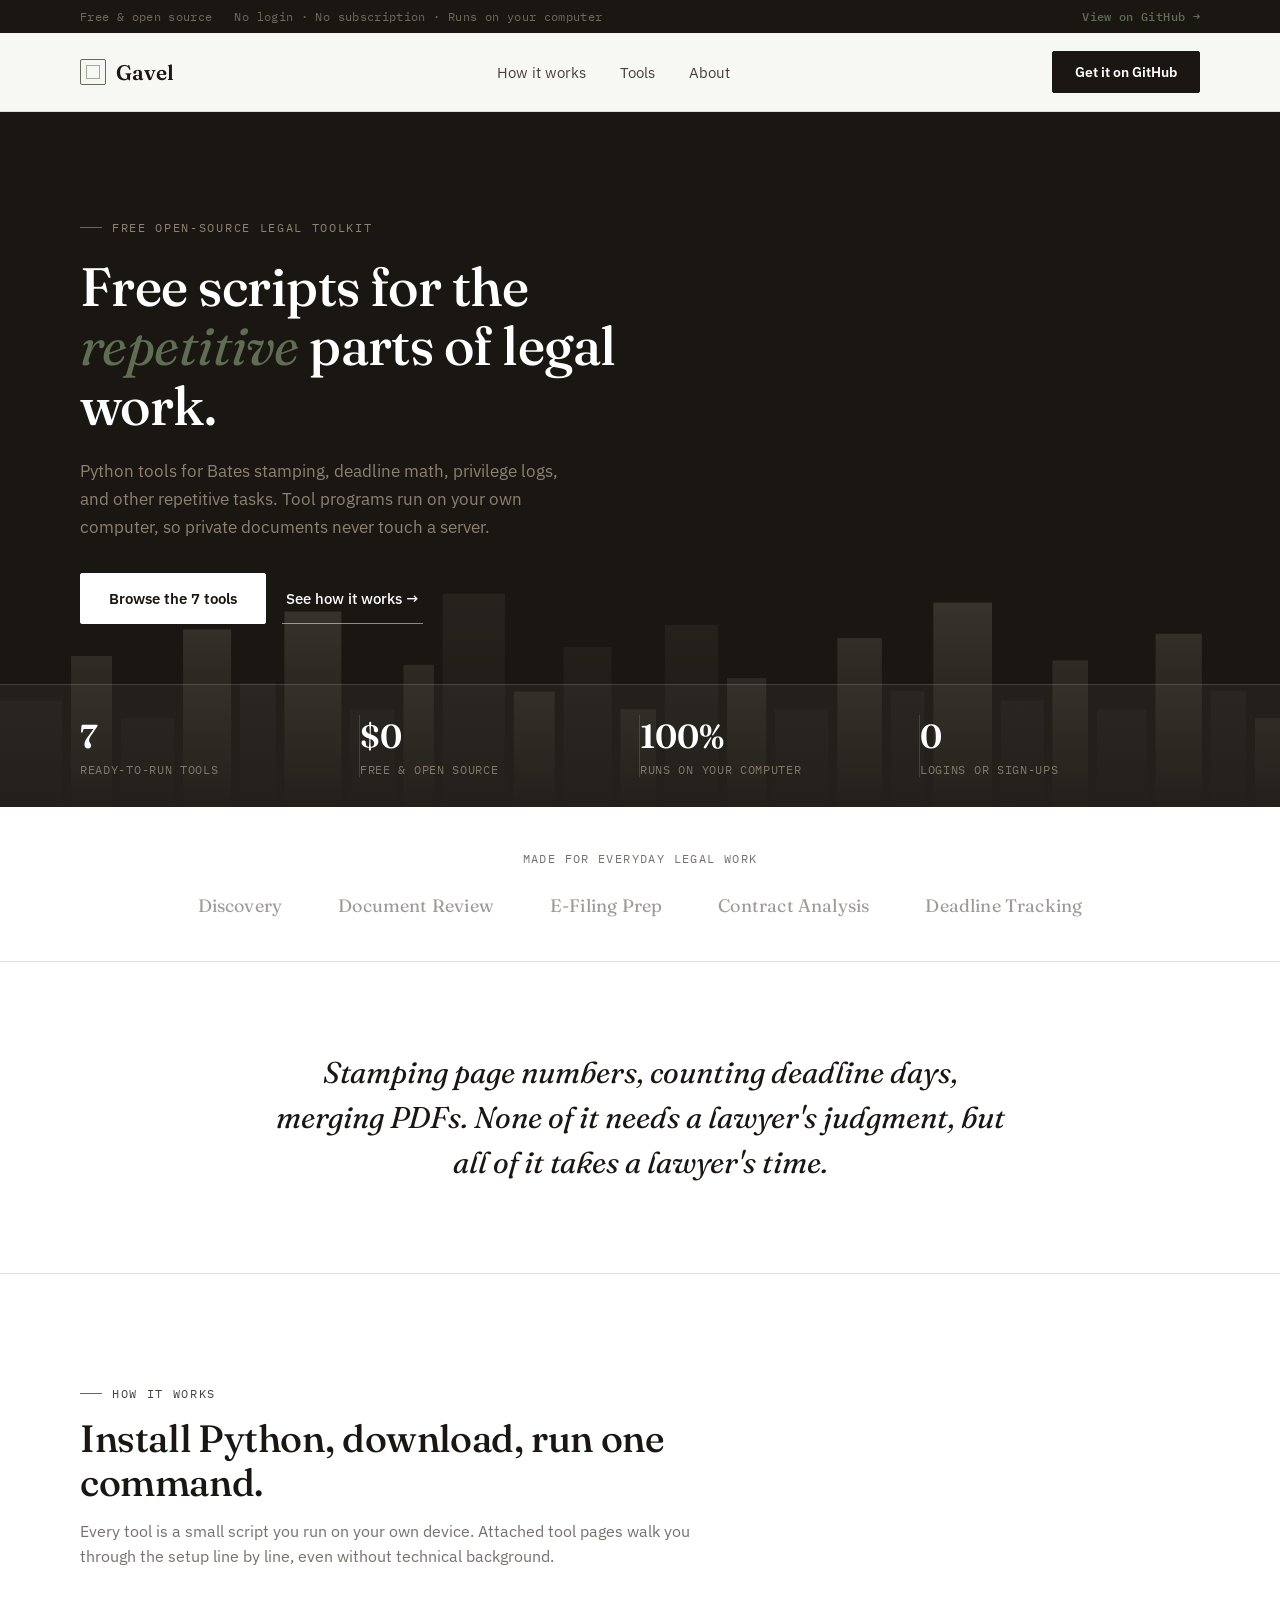
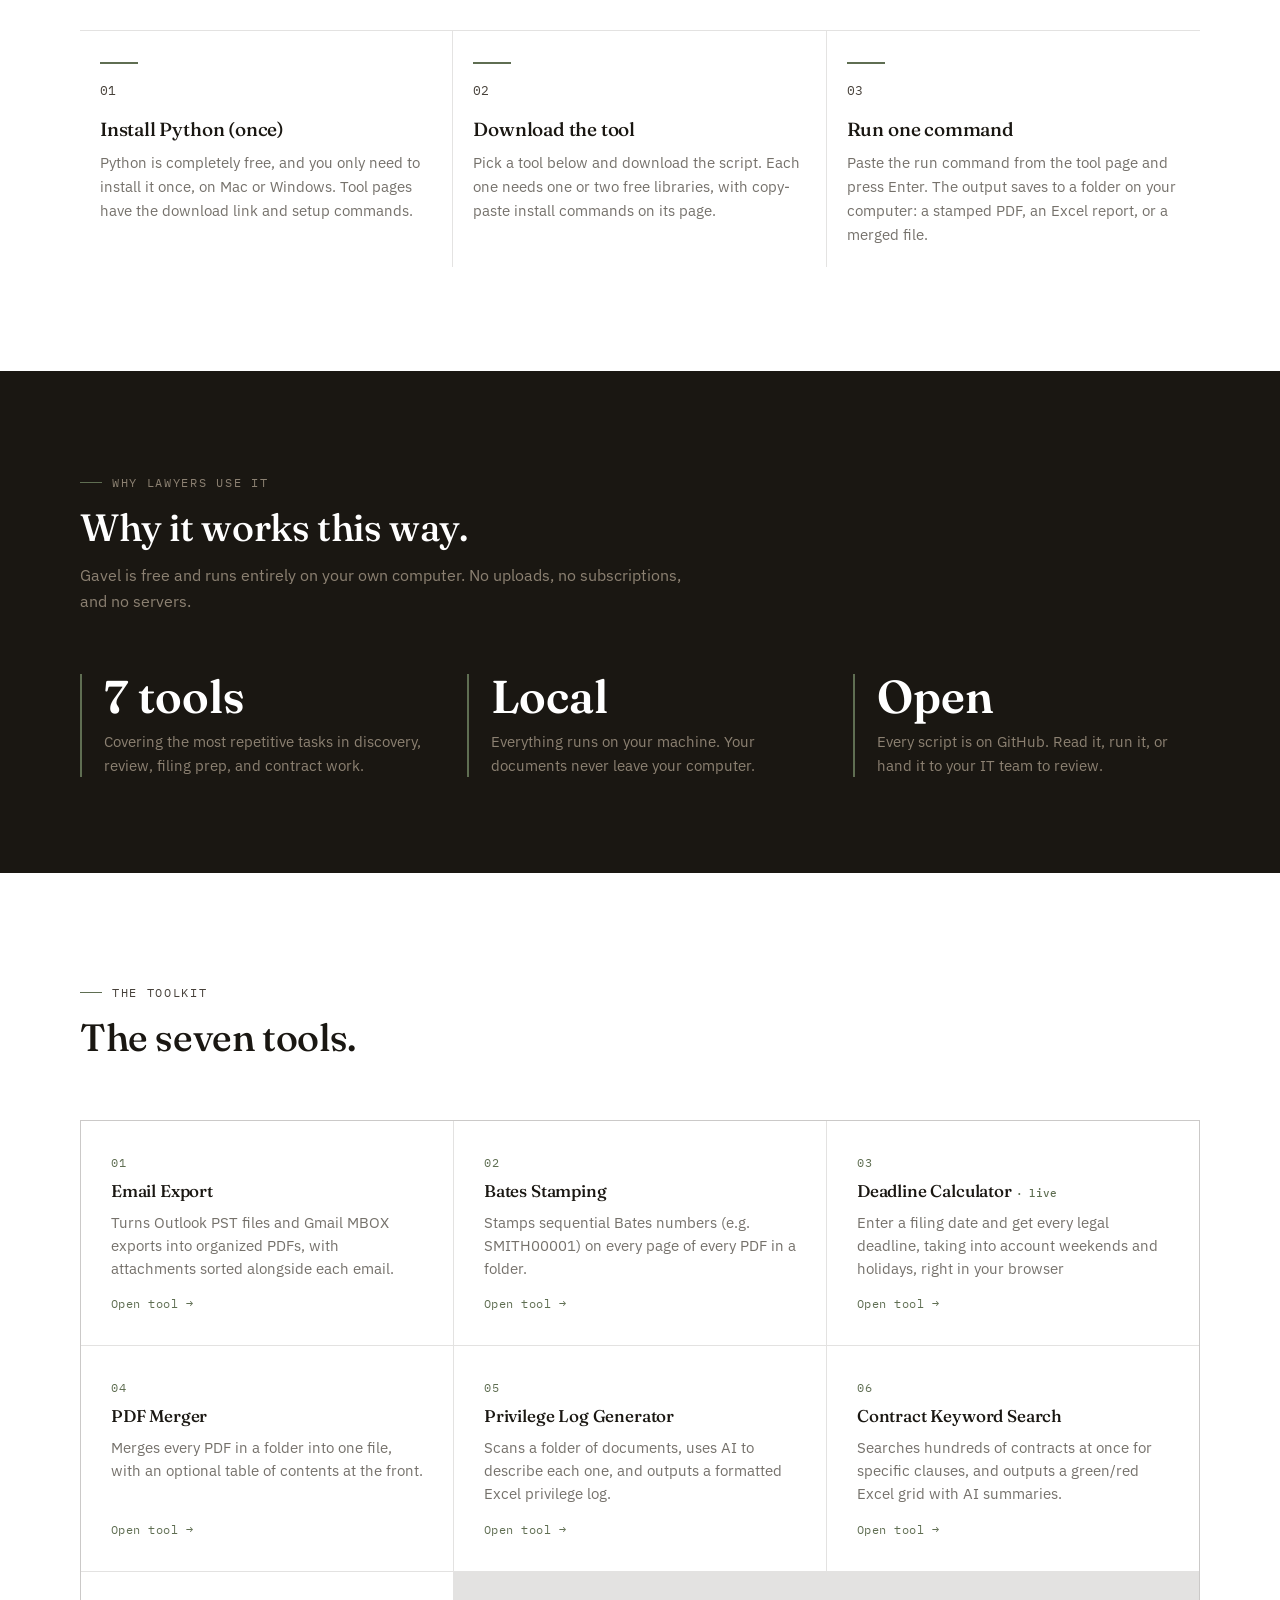
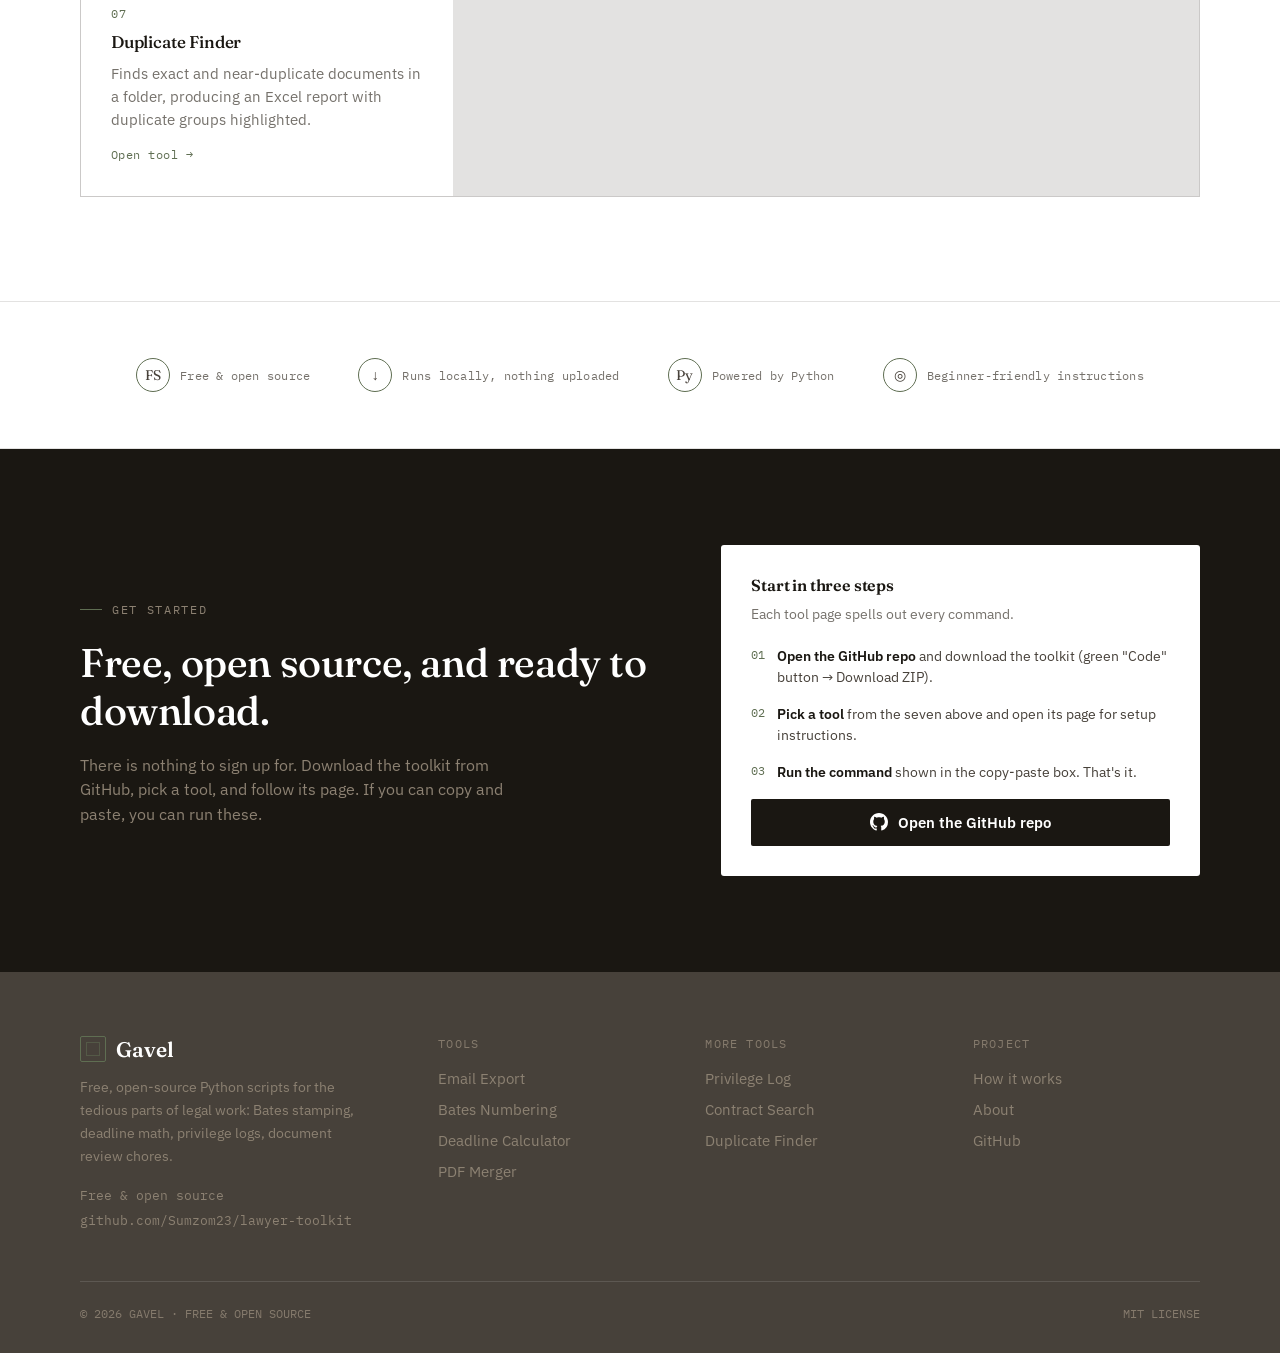
==== index.html @ fcc746b1 "cos v12" ====
<!DOCTYPE html>
<html lang="en">
<head>
<meta charset="UTF-8">
<meta name="viewport" content="width=device-width, initial-scale=1.0">
<title>Gavel — Free tools for legal busywork</title>
<link rel="preconnect" href="https://fonts.googleapis.com">
<link rel="preconnect" href="https://fonts.gstatic.com" crossorigin>
<link href="https://fonts.googleapis.com/css2?family=Fraunces:opsz,wght@9..144,300;9..144,400;9..144,500;9..144,600;9..144,700&family=Fraunces:ital,opsz,wght@1,9..144,400;1,9..144,500&family=IBM+Plex+Sans:wght@400;500;600;700&family=IBM+Plex+Mono:wght@400;500&display=swap" rel="stylesheet">
<style>
  :root{
    --ink:#1A1712;
    --ink-2:#47413A;
    --paper:#FFFFFF;
    --paper-2:#FFFFFF;
    --line:rgba(71,65,58,0.15);
    --line-dark:rgba(255,255,255,0.14);
    --brass:#47413A;
    --brass-light:#8C8172;
    --slate:#47413A;
    --slate-soft:rgba(71,65,58,0.75);
    --oxblood:#47413A;
    --white:#FFFFFF;
    --green:#5F6E52;
    --sage:#5F6E52;
  }

  *{box-sizing:border-box; margin:0; padding:0;}
  html{scroll-behavior:smooth;}
  body{
    background:var(--paper);
    color:var(--slate);
    font-family:'IBM Plex Sans', sans-serif;
    -webkit-font-smoothing:antialiased;
    overflow-x:hidden;
  }
  @media (prefers-reduced-motion: reduce){
    *{animation-duration:0.01ms !important; animation-iteration-count:1 !important; transition-duration:0.01ms !important;}
  }

  h1,h2,h3{
    font-family:'Fraunces', serif;
    font-weight:500;
    color:var(--ink);
    letter-spacing:-0.01em;
  }
  a{color:inherit; text-decoration:none;}
  .mono{font-family:'IBM Plex Mono', monospace; letter-spacing:0.02em;}
  .wrap{max-width:1200px; margin:0 auto; padding:0 40px;}
  ul{list-style:none;}

  /* ---------- TOP UTILITY BAR ---------- */
  .topbar{
    background:var(--ink); color:rgba(140,129,114,0.9);
    font-family:'IBM Plex Mono', monospace; font-size:12px; letter-spacing:0.03em;
  }
  .topbar .wrap{
    display:flex; justify-content:space-between; align-items:center; padding:9px 40px;
  }
  .topbar .tb-left{display:flex; gap:22px;}
  .topbar .tb-left span{opacity:0.85;}
  .topbar a.tb-phone{color:var(--sage); font-weight:500;}
  @media (max-width:700px){
    .topbar .tb-left{display:none;}
    .topbar .wrap{justify-content:center;}
  }

  /* ---------- NAV ---------- */
  header{
    position:sticky; top:0; z-index:50;
    background:rgba(247,247,244,0.92);
    backdrop-filter:blur(10px);
    border-bottom:1px solid var(--line);
  }
  nav{
    display:flex; align-items:center; justify-content:space-between;
    padding:18px 40px;
    max-width:1200px; margin:0 auto;
  }
  .logo{
    display:flex; align-items:center; gap:10px;
    font-family:'Fraunces', serif; font-weight:600; font-size:21px; color:var(--ink);
  }
  .logo .mark{
    width:26px; height:26px; border:1.5px solid var(--sage); border-radius:2px;
    position:relative; flex-shrink:0;
  }
  .logo .mark::before{
    content:''; position:absolute; top:5px; left:5px; right:5px; bottom:5px;
    border:1px solid var(--sage); opacity:0.55;
  }
  .nav-links{display:flex; gap:34px; font-size:14.5px; color:var(--slate);}
  .nav-links a{position:relative; padding:4px 0; transition:color 0.2s;}
  .nav-links a:hover{color:var(--ink);}
  .nav-links a::after{
    content:''; position:absolute; left:0; right:0; bottom:0; height:1px;
    background:var(--sage); transform:scaleX(0); transform-origin:left; transition:transform 0.25s ease;
  }
  .nav-links a:hover::after{transform:scaleX(1);}
  .nav-right{display:flex; align-items:center; gap:20px;}
  .nav-phone{font-family:'IBM Plex Mono', monospace; font-size:13.5px; color:var(--ink); font-weight:500;}
  .nav-cta{
    font-size:14px; font-weight:600; color:var(--paper);
    background:var(--ink); padding:11px 22px; border-radius:2px;
    border:1px solid var(--ink); transition:background 0.2s, color 0.2s;
  }
  .nav-cta:hover{background:var(--ink-2);}
  .nav-mobile-hide{display:flex;}
  @media (max-width:900px){
    .nav-mobile-hide{display:none;}
  }

  /* ---------- HERO (skyline + proof) ---------- */
  .hero{
    position:relative;
    background:var(--ink);
    color:var(--paper);
    overflow:hidden;
    padding-bottom:0;
  }
  .hero-inner{
    position:relative; z-index:3;
    padding:100px 0 60px;
  }
  .hero-inner .wrap{
    display:grid; grid-template-columns:1.05fr 0.95fr; gap:56px; align-items:center;
  }
  @media (max-width:960px){
    .hero-inner .wrap{grid-template-columns:1fr; gap:48px;}
  }
  .eyebrow{
    display:inline-flex; align-items:center; gap:10px;
    font-family:'IBM Plex Mono', monospace; font-size:12px; letter-spacing:0.14em;
    color:var(--brass-light); text-transform:uppercase; margin-bottom:22px;
  }
  .eyebrow::before{content:''; width:22px; height:1px; background:var(--sage);}
  .eyebrow.dark{color:var(--brass);}
  .eyebrow.dark::before{background:var(--sage);}

  h1.headline{
    font-size:clamp(34px, 4.4vw, 54px);
    line-height:1.1;
    margin-bottom:22px;
    color:var(--white);
  }
  h1.headline em{font-style:italic; font-weight:400; color:var(--sage);}
  .hero-sub{
    font-size:17px; line-height:1.65; color:#8C8172;
    max-width:480px; margin-bottom:32px;
  }
  .btn-row{display:flex; gap:16px; align-items:center; flex-wrap:wrap; margin-bottom:0;}
  .btn-primary{
    background:var(--white); color:var(--ink); padding:15px 28px;
    font-size:14.5px; font-weight:600; border-radius:2px;
    border:1px solid var(--white); transition:transform 0.2s ease, background 0.2s;
    display:inline-block;
  }
  .btn-primary:hover{background:var(--sage); border-color:var(--sage); color:var(--white); transform:translateY(-1px);}
  .btn-ghost-light{
    padding:15px 4px; font-size:14.5px; font-weight:500; color:var(--white);
    border-bottom:1px solid rgba(255,255,255,0.5);
  }

  /* skyline silhouette */
  .skyline{
    position:absolute; left:0; right:0; bottom:0; z-index:1; opacity:0.9;
    pointer-events:none;
  }
  .hero::after{
    content:''; position:absolute; inset:0; z-index:2;
    background:linear-gradient(180deg, rgba(26,23,18,0.2) 0%, rgba(26,23,18,0.55) 55%, var(--ink) 100%);
  }

  /* proof stat strip */
  .stat-strip{
    position:relative; z-index:3;
    border-top:1px solid var(--line-dark);
    background:rgba(255,255,255,0.04);
  }
  .stat-strip .wrap{
    display:grid; grid-template-columns:repeat(4,1fr);
    padding:30px 40px;
  }
  .stat{
    text-align:left; padding-right:20px; border-right:1px solid var(--line-dark);
  }
  .stat:last-child{border-right:none;}
  .stat .num{
    font-family:'Fraunces', serif; font-size:clamp(24px,2.6vw,34px); color:var(--white); font-weight:600; display:block;
  }
  .stat .label{
    font-family:'IBM Plex Mono', monospace; font-size:11.5px; letter-spacing:0.06em; color:rgba(140,129,114,0.9); text-transform:uppercase; margin-top:6px; display:block;
  }
  @media (max-width:820px){
    .stat-strip .wrap{grid-template-columns:repeat(2,1fr); gap:24px 0;}
    .stat{border-right:none; padding-right:0;}
  }

  /* ---------- PRESS / TRUST BAR ---------- */
  .press{
    padding:44px 0; border-bottom:1px solid var(--line); background:var(--paper);
  }
  .press .label{
    text-align:center; font-family:'IBM Plex Mono', monospace; font-size:11.5px; letter-spacing:0.12em;
    color:var(--slate-soft); text-transform:uppercase; margin-bottom:28px;
  }
  .press-row{
    display:flex; justify-content:center; align-items:center; flex-wrap:wrap; gap:44px 56px;
  }
  .press-name{
    font-family:'Fraunces', serif; font-size:18px; color:var(--slate-soft); opacity:0.7; letter-spacing:0.01em;
  }

  /* ---------- PROBLEM / LEDE ---------- */
  .problem{
    padding:88px 0; background:var(--paper-2); border-bottom:1px solid var(--line);
  }
  .problem .wrap{max-width:820px; text-align:center;}
  .problem p.lede{
    font-family:'Fraunces', serif; font-style:italic; font-weight:400;
    font-size:clamp(21px, 2.4vw, 30px); line-height:1.5; color:var(--ink);
  }
  .problem .attribution{
    margin-top:24px; font-family:'IBM Plex Mono', monospace; font-size:12px; color:var(--slate-soft); text-transform:uppercase; letter-spacing:0.08em;
  }

  /* ---------- HOW IT WORKS ---------- */
  .how{padding:104px 0;}
  .section-head{max-width:620px; margin-bottom:60px;}
  .section-head.center{margin-left:auto; margin-right:auto; text-align:center;}
  .section-head .eyebrow{margin-bottom:16px;}
  .section-head h2{font-size:clamp(28px,3vw,38px); line-height:1.15;}
  .section-head p{color:var(--slate-soft); font-size:16px; margin-top:14px; line-height:1.6;}

  .steps{
    display:grid; grid-template-columns:repeat(3, 1fr); gap:10;
    border-top:1px solid var(--line);
  }
  .step{padding:32px 12px 20px 20px; border-right:1px solid var(--line); position:relative;}
  .step:last-child{border-right:none;}
  .step .num{
    font-family:'IBM Plex Mono', monospace; font-size:13px; color:var(--brass);
    display:block; margin-bottom:18px; margin-top:-1px; padding-top:18px; border-top:2px solid var(--sage); width:38px;
  }
  .step h3{font-size:19px; margin-bottom:10px; font-weight:500;}
  .step p{color:var(--slate-soft); font-size:14.5px; line-height:1.65; padding-right:0;}
  @media (max-width:820px){
    .steps{grid-template-columns:1fr;}
    .step{border-right:none; border-bottom:1px solid var(--line); padding-bottom:32px;}
  }

  /* ---------- RESULTS / PROOF SECTION ---------- */
  .results{
    background:var(--ink); color:var(--paper); padding:96px 0; position:relative; overflow:hidden;
  }
  .results .wrap{position:relative; z-index:2;}
  .results .section-head h2{color:var(--white);}
  .results .section-head p{color:#8C8172;}
  .results-grid{
    display:grid; grid-template-columns:repeat(3,1fr); gap:40px; margin-top:20px;
  }
  .result-card{border-left:2px solid var(--sage); padding-left:22px;}
  .result-card .num{font-family:'Fraunces', serif; font-size:clamp(32px,4vw,46px); color:var(--white); font-weight:600; display:block; line-height:1;}
  .result-card .desc{font-size:14.5px; color:#8C8172; margin-top:10px; line-height:1.6;}
  @media (max-width:820px){
    .results-grid{grid-template-columns:1fr; gap:32px;}
  }

  /* ---------- FEATURES / TOOLS ---------- */
  .features{padding:0 0 104px;}
  .feature-grid{
    display:grid; grid-template-columns:repeat(3, 1fr); gap:1px;
    background:var(--line); border:1px solid var(--line);
  }
  .feature{background:var(--paper); padding:34px 30px; min-height:190px; display:flex; flex-direction:column; transition:background 0.18s;}
  a.feature:hover{background:#FAFAF8;}
  .feature .tick{width:9px; height:9px; background:var(--sage); margin-bottom:18px; border-radius:1px;}
  .feature .tnum{font-family:'IBM Plex Mono', monospace; font-size:11.5px; color:var(--sage); letter-spacing:0.06em; margin-bottom:10px;}
  .feature h3{font-size:17px; margin-bottom:10px; font-weight:500;}
  .feature p{font-size:14.5px; color:var(--slate-soft); line-height:1.6;}
  .feature .go{margin-top:auto; padding-top:16px; font-family:'IBM Plex Mono', monospace; font-size:12px; color:var(--sage); letter-spacing:0.04em;}
  @media (max-width:900px){.feature-grid{grid-template-columns:1fr;}}

  /* ---------- AWARDS / CREDIBILITY BADGES ---------- */
  .badges{
    padding:56px 0; border-top:1px solid var(--line); border-bottom:1px solid var(--line);
  }
  .badges-row{
    display:flex; justify-content:center; align-items:center; flex-wrap:wrap; gap:36px 48px;
  }
  .badge{
    display:flex; align-items:center; gap:10px; font-family:'IBM Plex Mono', monospace; font-size:12px;
    color:var(--slate-soft); letter-spacing:0.02em;
  }
  .badge .ring{
    width:34px; height:34px; border-radius:50%; border:1.5px solid var(--sage);
    display:flex; align-items:center; justify-content:center; font-family:'Fraunces', serif; color:var(--brass); font-size:14px; flex-shrink:0;
  }

  /* ---------- CTA / GET STARTED ---------- */
  .cta-band{
    background:var(--ink); color:var(--paper); padding:96px 0; position:relative; overflow:hidden;
  }
  .cta-band .wrap{
    position:relative; z-index:2; display:grid; grid-template-columns:1.1fr 0.9fr; gap:56px; align-items:center;
  }
  @media (max-width:900px){ .cta-band .wrap{grid-template-columns:1fr;} }
  .cta-band h2{color:var(--paper); font-size:clamp(28px,3.2vw,40px); margin-bottom:18px; line-height:1.2;}
  .cta-band p{color:#8C8172; font-size:15.5px; margin-bottom:0; line-height:1.6; max-width:440px;}
  .get-started{
    background:var(--paper); border-radius:3px; padding:30px; color:var(--slate);
  }
  .get-started h3{font-size:16px; margin-bottom:8px; color:var(--ink); font-weight:600;}
  .get-started p.gs-lede{font-size:14px; color:var(--slate-soft); line-height:1.6; margin-bottom:20px;}
  .gs-step{display:flex; gap:12px; align-items:flex-start; margin-bottom:16px;}
  .gs-step .gs-n{font-family:'IBM Plex Mono', monospace; font-size:12px; color:var(--sage); flex-shrink:0; padding-top:1px;}
  .gs-step .gs-t{font-size:14px; color:var(--slate); line-height:1.5;}
  .gs-step .gs-t b{color:var(--ink); font-weight:600;}
  .btn-github{
    margin-top:12px; width:100%; background:var(--ink); color:var(--paper); padding:14px; border:none; border-radius:2px;
    font-size:14.5px; font-weight:600; cursor:pointer; transition:background 0.2s; display:flex; align-items:center; justify-content:center; gap:10px;
  }
  .btn-github:hover{background:var(--ink-2);}
  .btn-github svg{width:18px; height:18px; fill:currentColor;}

  /* ---------- FOOTER ---------- */
  footer{background:var(--ink-2); color:#8C8172; padding:64px 0 32px;}
  .foot-grid{display:grid; grid-template-columns:1.4fr 1fr 1fr 1fr; gap:40px; margin-bottom:48px;}
  .foot-grid .logo{color:var(--paper); margin-bottom:14px;}
  .foot-grid .logo .mark{border-color:var(--sage);}
  .foot-grid .logo .mark::before{border-color:var(--sage);}
  .foot-about{font-size:14px; line-height:1.65; color:#8C8172; max-width:280px;}
  .foot-contact{margin-top:16px; font-family:'IBM Plex Mono', monospace; font-size:13px; color:#8C8172; line-height:1.9;}
  .foot-col h4{
    font-family:'IBM Plex Mono', monospace; font-size:12px; letter-spacing:0.1em; text-transform:uppercase;
    color:rgba(140,129,114,0.9); margin-bottom:18px; font-weight:400;
  }
  .foot-col a{display:block; font-size:14.5px; color:#8C8172; margin-bottom:12px; transition:color 0.2s;}
  .foot-col a:hover{color:var(--paper);}
  .foot-bottom{
    border-top:1px solid rgba(255,255,255,0.12); padding-top:24px;
    display:flex; justify-content:space-between; flex-wrap:wrap; gap:12px;
    font-size:12px; color:rgba(140,129,114,0.9); font-family:'IBM Plex Mono', monospace;
  }
  @media (max-width:820px){ .foot-grid{grid-template-columns:1fr 1fr;} }
  @media (max-width:560px){
    .wrap{padding:0 22px;}
    .foot-grid{grid-template-columns:1fr;}
  }

  /* ================= TOOL / CONTENT PAGE STYLES ================= */
  .page-hero{
    background:var(--ink); color:var(--paper); padding:64px 0 56px; position:relative; overflow:hidden;
  }
  .page-hero .wrap{position:relative; z-index:2;}
  .crumb{
    font-family:'IBM Plex Mono', monospace; font-size:12px; letter-spacing:0.05em; color:var(--sage); margin-bottom:18px;
  }
  .crumb a{color:var(--sage);}
  .crumb span{color:rgba(140,129,114,0.7);}
  .page-hero .toolnum{
    font-family:'IBM Plex Mono', monospace; font-size:12px; letter-spacing:0.12em; color:var(--brass-light); text-transform:uppercase; margin-bottom:14px;
  }
  .page-hero h1{
    font-size:clamp(30px,3.6vw,44px); line-height:1.12; color:var(--white); margin-bottom:16px; max-width:760px;
  }
  .page-hero .lede{
    font-size:17px; line-height:1.6; color:#8C8172; max-width:620px;
  }
  .page-hero .hero-btns{margin-top:28px; display:flex; gap:14px; flex-wrap:wrap;}

  /* content layout */
  .content{padding:72px 0 96px;}
  .content .wrap{display:grid; grid-template-columns:1fr 300px; gap:64px; align-items:start;}
  @media (max-width:900px){ .content .wrap{grid-template-columns:1fr; gap:40px;} }

  .doc h2{
    font-size:24px; margin:44px 0 16px; padding-top:28px; border-top:1px solid var(--line);
  }
  .doc h2:first-child{margin-top:0; padding-top:0; border-top:none;}
  .doc h3{font-size:17px; margin:26px 0 10px; font-weight:600;}
  .doc p{font-size:15.5px; line-height:1.7; color:var(--slate); margin-bottom:14px;}
  .doc p b{color:var(--ink);}
  .doc .plain{font-size:15.5px; line-height:1.7; color:var(--slate);}

  .callout{
    background:#FAFAF8; border:1px solid var(--line); border-left:2px solid var(--sage);
    padding:18px 20px; border-radius:2px; margin:18px 0; font-size:14.5px; line-height:1.65; color:var(--slate);
  }
  .callout b{color:var(--ink);}

  /* numbered instruction steps */
  ol.instructions{counter-reset:step; margin:8px 0 8px; padding:0;}
  ol.instructions li{
    list-style:none; position:relative; padding:0 0 22px 46px; counter-increment:step;
  }
  ol.instructions li::before{
    content:counter(step); position:absolute; left:0; top:-2px;
    width:30px; height:30px; border-radius:50%; border:1.5px solid var(--sage); color:var(--sage);
    display:flex; align-items:center; justify-content:center; font-family:'IBM Plex Mono', monospace; font-size:13px;
  }
  ol.instructions li::after{
    content:''; position:absolute; left:15px; top:30px; bottom:2px; width:1px; background:var(--line);
  }
  ol.instructions li:last-child::after{display:none;}
  ol.instructions li h4{font-family:'IBM Plex Sans', sans-serif; font-size:15.5px; color:var(--ink); font-weight:600; margin-bottom:5px;}
  ol.instructions li p{font-size:14.5px; line-height:1.6; color:var(--slate); margin-bottom:8px;}

  /* code / command box */
  .code{
    position:relative; background:var(--ink); border-radius:3px; padding:16px 18px; margin:12px 0 6px;
    font-family:'IBM Plex Mono', monospace; font-size:13.5px; line-height:1.7; color:#E9E4DA; overflow-x:auto;
  }
  .code .cmt{color:#8C8172;}
  .code .tab{
    display:inline-block; font-family:'IBM Plex Mono', monospace; font-size:10px; letter-spacing:0.08em; text-transform:uppercase;
    color:var(--sage); border:1px solid rgba(95,110,82,0.5); border-radius:2px; padding:2px 7px; margin-bottom:10px;
  }
  .copy-btn{
    position:absolute; top:12px; right:12px; background:rgba(255,255,255,0.08); color:#E9E4DA; border:1px solid rgba(255,255,255,0.18);
    border-radius:2px; font-family:'IBM Plex Mono', monospace; font-size:11px; padding:5px 10px; cursor:pointer; transition:background 0.15s;
  }
  .copy-btn:hover{background:rgba(255,255,255,0.16);}
  .code.has-copy{padding-top:40px;}

  /* two-column os commands */
  .os-grid{display:grid; grid-template-columns:1fr 1fr; gap:16px; margin:14px 0;}
  @media (max-width:640px){ .os-grid{grid-template-columns:1fr;} }
  .os-label{font-family:'IBM Plex Mono', monospace; font-size:11px; letter-spacing:0.08em; text-transform:uppercase; color:var(--sage); margin-bottom:6px;}

  /* errors table */
  table.errors{width:100%; border-collapse:collapse; margin:14px 0; font-size:14.5px;}
  table.errors th{
    text-align:left; font-family:'IBM Plex Mono', monospace; font-size:11px; letter-spacing:0.06em; text-transform:uppercase;
    color:var(--slate-soft); font-weight:400; padding:10px 14px; border-bottom:1px solid var(--line);
  }
  table.errors td{padding:12px 14px; border-bottom:1px solid var(--line); vertical-align:top; line-height:1.55; color:var(--slate);}
  table.errors td.err{font-family:'IBM Plex Mono', monospace; font-size:12.5px; color:var(--ink); white-space:nowrap;}
  @media (max-width:640px){ table.errors td.err{white-space:normal;} }

  /* sidebar */
  .sidebar{position:sticky; top:88px;}
  .side-card{border:1px solid var(--line); border-radius:3px; padding:24px; margin-bottom:20px;}
  .side-card h4{font-family:'IBM Plex Mono', monospace; font-size:11px; letter-spacing:0.08em; text-transform:uppercase; color:var(--slate-soft); margin-bottom:14px; font-weight:400;}
  .side-card .req{font-size:14px; line-height:1.6; color:var(--slate); margin-bottom:6px;}
  .side-card .req b{color:var(--ink);}
  .btn-download{
    width:100%; background:var(--ink); color:var(--paper); padding:14px; border-radius:2px; text-align:center;
    font-size:14.5px; font-weight:600; display:flex; align-items:center; justify-content:center; gap:10px; transition:background 0.2s;
  }
  .btn-download:hover{background:var(--sage);}
  .btn-download svg{width:17px; height:17px; fill:currentColor;}
  .side-links a{display:block; font-size:14px; color:var(--slate); padding:8px 0; border-bottom:1px solid var(--line); transition:color 0.18s;}
  .side-links a:last-child{border-bottom:none;}
  .side-links a:hover{color:var(--sage);}

  /* other-tools nav strip at bottom of tool pages */
  .more-tools{border-top:1px solid var(--line); padding:56px 0 0;}
  .more-tools h4{font-family:'IBM Plex Mono', monospace; font-size:11px; letter-spacing:0.1em; text-transform:uppercase; color:var(--slate-soft); margin-bottom:20px; font-weight:400;}
  .mt-grid{display:grid; grid-template-columns:repeat(3,1fr); gap:1px; background:var(--line); border:1px solid var(--line);}
  @media (max-width:820px){ .mt-grid{grid-template-columns:1fr;} }
  .mt-grid a{background:var(--paper); padding:20px 22px; transition:background 0.15s;}
  .mt-grid a:hover{background:#FAFAF8;}
  .mt-grid .tnum{font-family:'IBM Plex Mono', monospace; font-size:11px; color:var(--sage); margin-bottom:6px;}
  .mt-grid h3{font-size:15.5px; font-weight:500; margin-bottom:4px;}
  .mt-grid p{font-size:13px; color:var(--slate-soft); line-height:1.5;}

  /* deadline calculator tool */
  .calc-wrap{max-width:900px;}
  .calc-panel{border:1px solid var(--line); border-radius:3px; padding:28px; margin-bottom:28px; background:#FAFAF8;}
  .calc-row{display:grid; grid-template-columns:1fr 1fr; gap:20px;}
  @media (max-width:640px){ .calc-row{grid-template-columns:1fr;} }
  .calc-field label{display:block; font-family:'IBM Plex Mono', monospace; font-size:11px; letter-spacing:0.05em; text-transform:uppercase; color:var(--slate-soft); margin-bottom:7px;}
  .calc-field input, .calc-field select{
    width:100%; border:1px solid var(--line); border-radius:2px; padding:12px; font-family:'IBM Plex Sans', sans-serif; font-size:15px; background:var(--white); color:var(--ink);
  }
  .calc-field input:focus, .calc-field select:focus{outline:2px solid var(--sage); outline-offset:1px; border-color:var(--sage);}
  .calc-actions{margin-top:22px; display:flex; gap:14px; flex-wrap:wrap; align-items:center;}
  .btn-calc{background:var(--ink); color:var(--paper); border:none; border-radius:2px; padding:13px 26px; font-size:14.5px; font-weight:600; cursor:pointer; transition:background 0.2s;}
  .btn-calc:hover{background:var(--sage);}
  .btn-calc.secondary{background:transparent; color:var(--ink); border:1px solid var(--line);}
  .btn-calc.secondary:hover{background:var(--white); border-color:var(--sage); color:var(--sage);}
  .rules-note{font-size:13px; color:var(--slate-soft); margin-top:14px; line-height:1.5;}
  .results-table{width:100%; border-collapse:collapse; margin-top:8px; font-size:14.5px;}
  .results-table th{text-align:left; font-family:'IBM Plex Mono', monospace; font-size:11px; letter-spacing:0.06em; text-transform:uppercase; color:var(--slate-soft); font-weight:400; padding:12px 14px; border-bottom:1px solid var(--line);}
  .results-table td{padding:13px 14px; border-bottom:1px solid var(--line); color:var(--slate); line-height:1.5;}
  .results-table td.date{font-family:'IBM Plex Mono', monospace; font-size:13.5px; color:var(--ink); white-space:nowrap;}
  .results-table tr.weekend-adj td.date{color:var(--sage);}
  .results-table .adjnote{font-family:'IBM Plex Mono', monospace; font-size:11px; color:var(--sage); display:block; margin-top:3px;}
  .empty-state{text-align:center; padding:48px 20px; color:var(--slate-soft); font-size:15px;}
  #resultsCard{display:none;}

</style>
</head>
<body>

<div class="topbar">
  <div class="wrap">
    <div class="tb-left">
      <span>Free &amp; open source</span>
      <span>No login · No subscription · Runs on your computer</span>
    </div>
    <a href="https://github.com/Sumzom23/lawyer-toolkit" class="tb-phone">View on GitHub →</a>
  </div>
</div>

<header>
  <nav>
    <div class="logo"><span class="mark"></span>Gavel</div>
    <div class="nav-links nav-mobile-hide">
      <a href="#how">How it works</a>
      <a href="#tools">Tools</a>
      <a href="about.html">About</a>
    </div>
    <div class="nav-right">
      <a href="https://github.com/Sumzom23/lawyer-toolkit" class="nav-cta">Get it on GitHub</a>
    </div>
  </nav>
</header>

<section class="hero">
  <svg class="skyline" viewBox="0 0 1440 260" preserveAspectRatio="none" xmlns="http://www.w3.org/2000/svg" aria-hidden="true">
    <rect x="0" y="140" width="70" height="120" fill="#47413A"/>
    <rect x="80" y="90" width="46" height="170" fill="#8C8172"/>
    <rect x="136" y="160" width="60" height="100" fill="#47413A"/>
    <rect x="206" y="60" width="54" height="200" fill="#8C8172"/>
    <rect x="270" y="120" width="40" height="140" fill="#47413A"/>
    <rect x="320" y="40" width="64" height="220" fill="#8C8172"/>
    <rect x="394" y="150" width="50" height="110" fill="#47413A"/>
    <rect x="454" y="100" width="34" height="160" fill="#8C8172"/>
    <rect x="498" y="20" width="70" height="240" fill="#47413A"/>
    <rect x="578" y="130" width="46" height="130" fill="#8C8172"/>
    <rect x="634" y="80" width="54" height="180" fill="#47413A"/>
    <rect x="698" y="150" width="40" height="110" fill="#8C8172"/>
    <rect x="748" y="55" width="60" height="205" fill="#47413A"/>
    <rect x="818" y="115" width="44" height="145" fill="#8C8172"/>
    <rect x="872" y="150" width="60" height="110" fill="#47413A"/>
    <rect x="942" y="70" width="50" height="190" fill="#8C8172"/>
    <rect x="1002" y="130" width="38" height="130" fill="#47413A"/>
    <rect x="1050" y="30" width="66" height="230" fill="#8C8172"/>
    <rect x="1126" y="140" width="48" height="120" fill="#47413A"/>
    <rect x="1184" y="95" width="40" height="165" fill="#8C8172"/>
    <rect x="1234" y="150" width="56" height="110" fill="#47413A"/>
    <rect x="1300" y="65" width="52" height="195" fill="#8C8172"/>
    <rect x="1362" y="130" width="40" height="130" fill="#47413A"/>
    <rect x="1412" y="160" width="28" height="100" fill="#8C8172"/>
  </svg>

  <div class="hero-inner">
    <div class="wrap">
      <div>
        <div class="eyebrow">Free open-source legal toolkit</div>
        <h1 class="headline">Free scripts for the <em>repetitive</em> parts of legal work.</h1>
        <p class="hero-sub">Python tools for Bates stamping, deadline math, privilege logs, and other repetitive tasks. Tool programs run on your own computer, so private documents never touch a server.</p>
        <div class="btn-row">
          <a href="#tools" class="btn-primary">Browse the 7 tools</a>
          <a href="#how" class="btn-ghost-light">See how it works →</a>
        </div>
      </div>
      <div></div>
    </div>
  </div>

  <div class="stat-strip">
    <div class="wrap">
      <div class="stat"><span class="num">7</span><span class="label">Ready-to-run tools</span></div>
      <div class="stat"><span class="num">$0</span><span class="label">Free &amp; open source</span></div>
      <div class="stat"><span class="num">100%</span><span class="label">Runs on your computer</span></div>
      <div class="stat"><span class="num">0</span><span class="label">Logins or sign-ups</span></div>
    </div>
  </div>
</section>

<section class="press">
  <div class="wrap">
    <div class="label">Made for everyday legal work</div>
    <div class="press-row">
      <div class="press-name">Discovery</div>
      <div class="press-name">Document Review</div>
      <div class="press-name">E-Filing Prep</div>
      <div class="press-name">Contract Analysis</div>
      <div class="press-name">Deadline Tracking</div>
    </div>
  </div>
</section>

<section class="problem">
  <div class="wrap">
    <p class="lede">Stamping page numbers, counting deadline days, merging PDFs. None of it needs a lawyer's judgment, but all of it takes a lawyer's time.</p>
  </div>
</section>

<section class="how" id="how">
  <div class="wrap">
    <div class="section-head">
      <div class="eyebrow dark">How it works</div>
      <h2>Install Python, download, run one command.</h2>
      <p>Every tool is a small script you run on your own device. Attached tool pages walk you through the setup line by line, even without technical background.</p>
    </div>
    <div class="steps">
      <div class="step">
        <span class="num">01</span>
        <h3>Install Python (once)</h3>
        <p>Python is completely free, and you only need to install it once, on Mac or Windows. Tool pages have the download link and setup commands.</p>
      </div>
      <div class="step">
        <span class="num">02</span>
        <h3>Download the tool</h3>
        <p>Pick a tool below and download the script. Each one needs one or two free libraries, with copy-paste install commands on its page.</p>
      </div>
      <div class="step">
        <span class="num">03</span>
        <h3>Run one command</h3>
        <p>Paste the run command from the tool page and press Enter. The output saves to a folder on your computer: a stamped PDF, an Excel report, or a merged file.</p>
      </div>
    </div>
  </div>
</section>

<section class="results" id="results">
  <div class="wrap">
    <div class="section-head">
      <div class="eyebrow">Why lawyers use it</div>
      <h2>Why it works this way.</h2>
      <p>Gavel is free and runs entirely on your own computer. No uploads, no subscriptions, and no servers.</p>
    </div>
    <div class="results-grid">
      <div class="result-card">
        <span class="num">7 tools</span>
        <div class="desc">Covering the most repetitive tasks in discovery, review, filing prep, and contract work.</div>
      </div>
      <div class="result-card">
        <span class="num">Local</span>
        <div class="desc">Everything runs on your machine. Your documents never leave your computer.</div>
      </div>
      <div class="result-card">
        <span class="num">Open</span>
        <div class="desc">Every script is on GitHub. Read it, run it, or hand it to your IT team to review.</div>
      </div>
    </div>
  </div>
</section>

<section class="features" id="tools">
  <div class="wrap">
    <div class="section-head" style="margin-top:104px;">
      <div class="eyebrow dark">The toolkit</div>
      <h2>The seven tools.</h2>
    </div>
    <div class="feature-grid">
      <a class="feature" href="tools/email-export.html">
        <div class="tnum">01</div>
        <h3>Email Export</h3>
        <p>Turns Outlook PST files and Gmail MBOX exports into organized PDFs, with attachments sorted alongside each email.</p>
        <div class="go">Open tool →</div>
      </a>
      <a class="feature" href="tools/bates-numbering.html">
        <div class="tnum">02</div>
        <h3>Bates Stamping</h3>
        <p>Stamps sequential Bates numbers (e.g. SMITH00001) on every page of every PDF in a folder.</p>
        <div class="go">Open tool →</div>
      </a>
      <a class="feature" href="tools/deadline-calculator.html">
        <div class="tnum">03</div>
        <h3>Deadline Calculator <span style="color:var(--sage); font-family:'IBM Plex Mono',monospace; font-size:11px;">· live</span></h3>
        <p>Enter a filing date and get every legal deadline, taking into account weekends and holidays, right in your browser</p>
        <div class="go">Open tool →</div>
      </a>
      <a class="feature" href="tools/pdf-merger.html">
        <div class="tnum">04</div>
        <h3>PDF Merger</h3>
        <p>Merges every PDF in a folder into one file, with an optional table of contents at the front.</p>
        <div class="go">Open tool →</div>
      </a>
      <a class="feature" href="tools/privilege-log.html">
        <div class="tnum">05</div>
        <h3>Privilege Log Generator</h3>
        <p>Scans a folder of documents, uses AI to describe each one, and outputs a formatted Excel privilege log.</p>
        <div class="go">Open tool →</div>
      </a>
      <a class="feature" href="tools/contract-search.html">
        <div class="tnum">06</div>
        <h3>Contract Keyword Search</h3>
        <p>Searches hundreds of contracts at once for specific clauses, and outputs a green/red Excel grid with AI summaries.</p>
        <div class="go">Open tool →</div>
      </a>
      <a class="feature" href="tools/duplicate-finder.html">
        <div class="tnum">07</div>
        <h3>Duplicate Finder</h3>
        <p>Finds exact and near-duplicate documents in a folder, producing an Excel report with duplicate groups highlighted.</p>
        <div class="go">Open tool →</div>
      </a>
    </div>
  </div>
</section>

<section class="badges">
  <div class="wrap">
    <div class="badges-row">
      <div class="badge"><span class="ring">FS</span> Free &amp; open source</div>
      <div class="badge"><span class="ring">↓</span> Runs locally, nothing uploaded</div>
      <div class="badge"><span class="ring">Py</span> Powered by Python</div>
      <div class="badge"><span class="ring">◎</span> Beginner-friendly instructions</div>
    </div>
  </div>
</section>



<section class="cta-band" id="get-started">
  <div class="wrap">
    <div>
      <div class="eyebrow">Get started</div>
      <h2>Free, open source, and ready to download.</h2>
      <p>There is nothing to sign up for. Download the toolkit from GitHub, pick a tool, and follow its page. If you can copy and paste, you can run these.</p>
    </div>
    <div class="get-started">
      <h3>Start in three steps</h3>
      <p class="gs-lede">Each tool page spells out every command.</p>
      <div class="gs-step"><span class="gs-n">01</span><span class="gs-t"><b>Open the GitHub repo</b> and download the toolkit (green "Code" button → Download ZIP).</span></div>
      <div class="gs-step"><span class="gs-n">02</span><span class="gs-t"><b>Pick a tool</b> from the seven above and open its page for setup instructions.</span></div>
      <div class="gs-step"><span class="gs-n">03</span><span class="gs-t"><b>Run the command</b> shown in the copy-paste box. That's it.</span></div>
      <a href="https://github.com/Sumzom23/lawyer-toolkit" class="btn-github">
        <svg viewBox="0 0 16 16" aria-hidden="true"><path d="M8 0C3.58 0 0 3.58 0 8c0 3.54 2.29 6.53 5.47 7.59.4.07.55-.17.55-.38 0-.19-.01-.82-.01-1.49-2.01.37-2.53-.49-2.69-.94-.09-.23-.48-.94-.82-1.13-.28-.15-.68-.52-.01-.53.63-.01 1.08.58 1.23.82.72 1.21 1.87.87 2.33.66.07-.52.28-.87.51-1.07-1.78-.2-3.64-.89-3.64-3.95 0-.87.31-1.59.82-2.15-.08-.2-.36-1.02.08-2.12 0 0 .67-.21 2.2.82.64-.18 1.32-.27 2-.27.68 0 1.36.09 2 .27 1.53-1.04 2.2-.82 2.2-.82.44 1.1.16 1.92.08 2.12.51.56.82 1.27.82 2.15 0 3.07-1.87 3.75-3.65 3.95.29.25.54.73.54 1.48 0 1.07-.01 1.93-.01 2.2 0 .21.15.46.55.38A8.01 8.01 0 0016 8c0-4.42-3.58-8-8-8z"/></svg>
        Open the GitHub repo
      </a>
    </div>
  </div>
</section>

<footer>
  <div class="wrap">
    <div class="foot-grid">
      <div>
        <div class="logo"><span class="mark"></span>Gavel</div>
        <p class="foot-about">Free, open-source Python scripts for the tedious parts of legal work: Bates stamping, deadline math, privilege logs, document review chores.</p>
        <div class="foot-contact">
          Free &amp; open source<br>
          github.com/Sumzom23/lawyer-toolkit
        </div>
      </div>
      <div class="foot-col">
        <h4>Tools</h4>
        <a href="tools/email-export.html">Email Export</a>
        <a href="tools/bates-numbering.html">Bates Numbering</a>
        <a href="tools/deadline-calculator.html">Deadline Calculator</a>
        <a href="tools/pdf-merger.html">PDF Merger</a>
      </div>
      <div class="foot-col">
        <h4>More tools</h4>
        <a href="tools/privilege-log.html">Privilege Log</a>
        <a href="tools/contract-search.html">Contract Search</a>
        <a href="tools/duplicate-finder.html">Duplicate Finder</a>
      </div>
      <div class="foot-col">
        <h4>Project</h4>
        <a href="#how">How it works</a>
        <a href="about.html">About</a>
        <a href="https://github.com/Sumzom23/lawyer-toolkit">GitHub</a>
      </div>
    </div>
    <div class="foot-bottom">
      <span>© 2026 GAVEL · FREE &amp; OPEN SOURCE</span>
      <span>MIT LICENSE</span>
    </div>
  </div>
</footer>

</body>
</html>
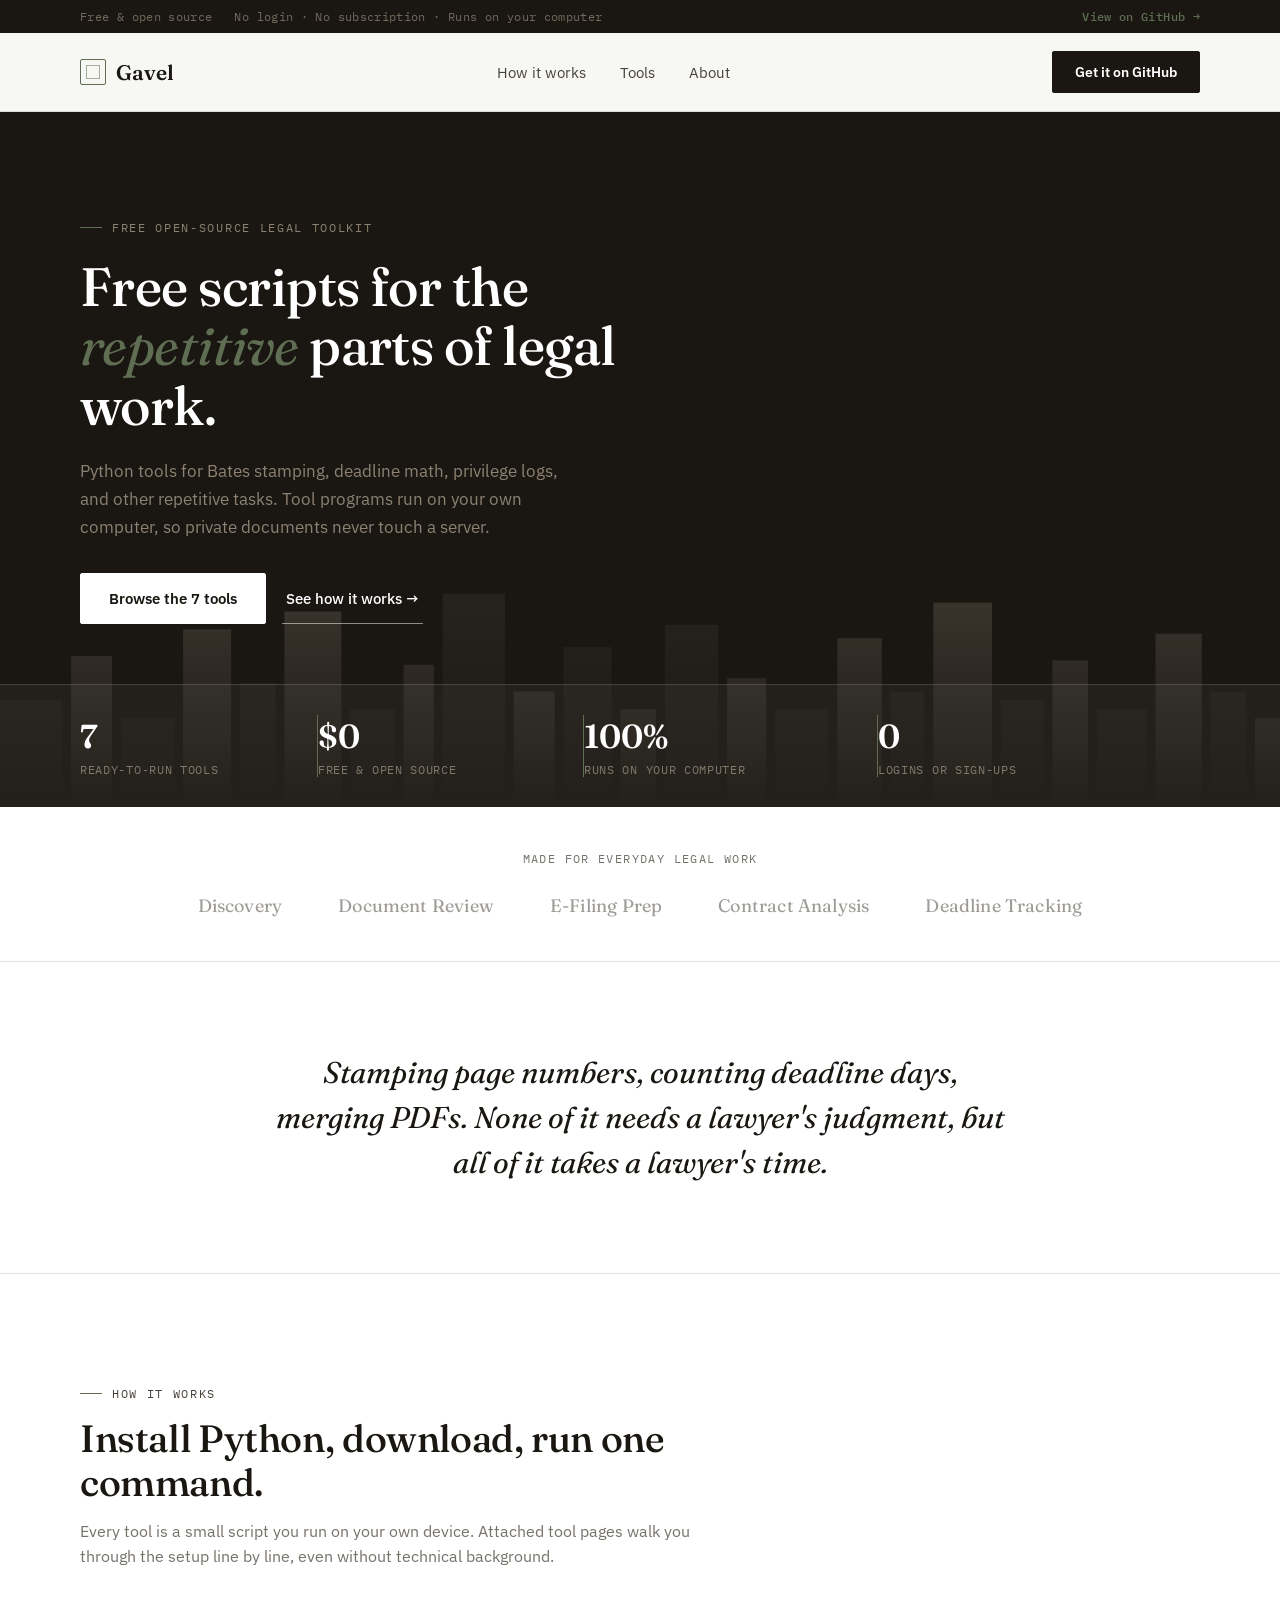
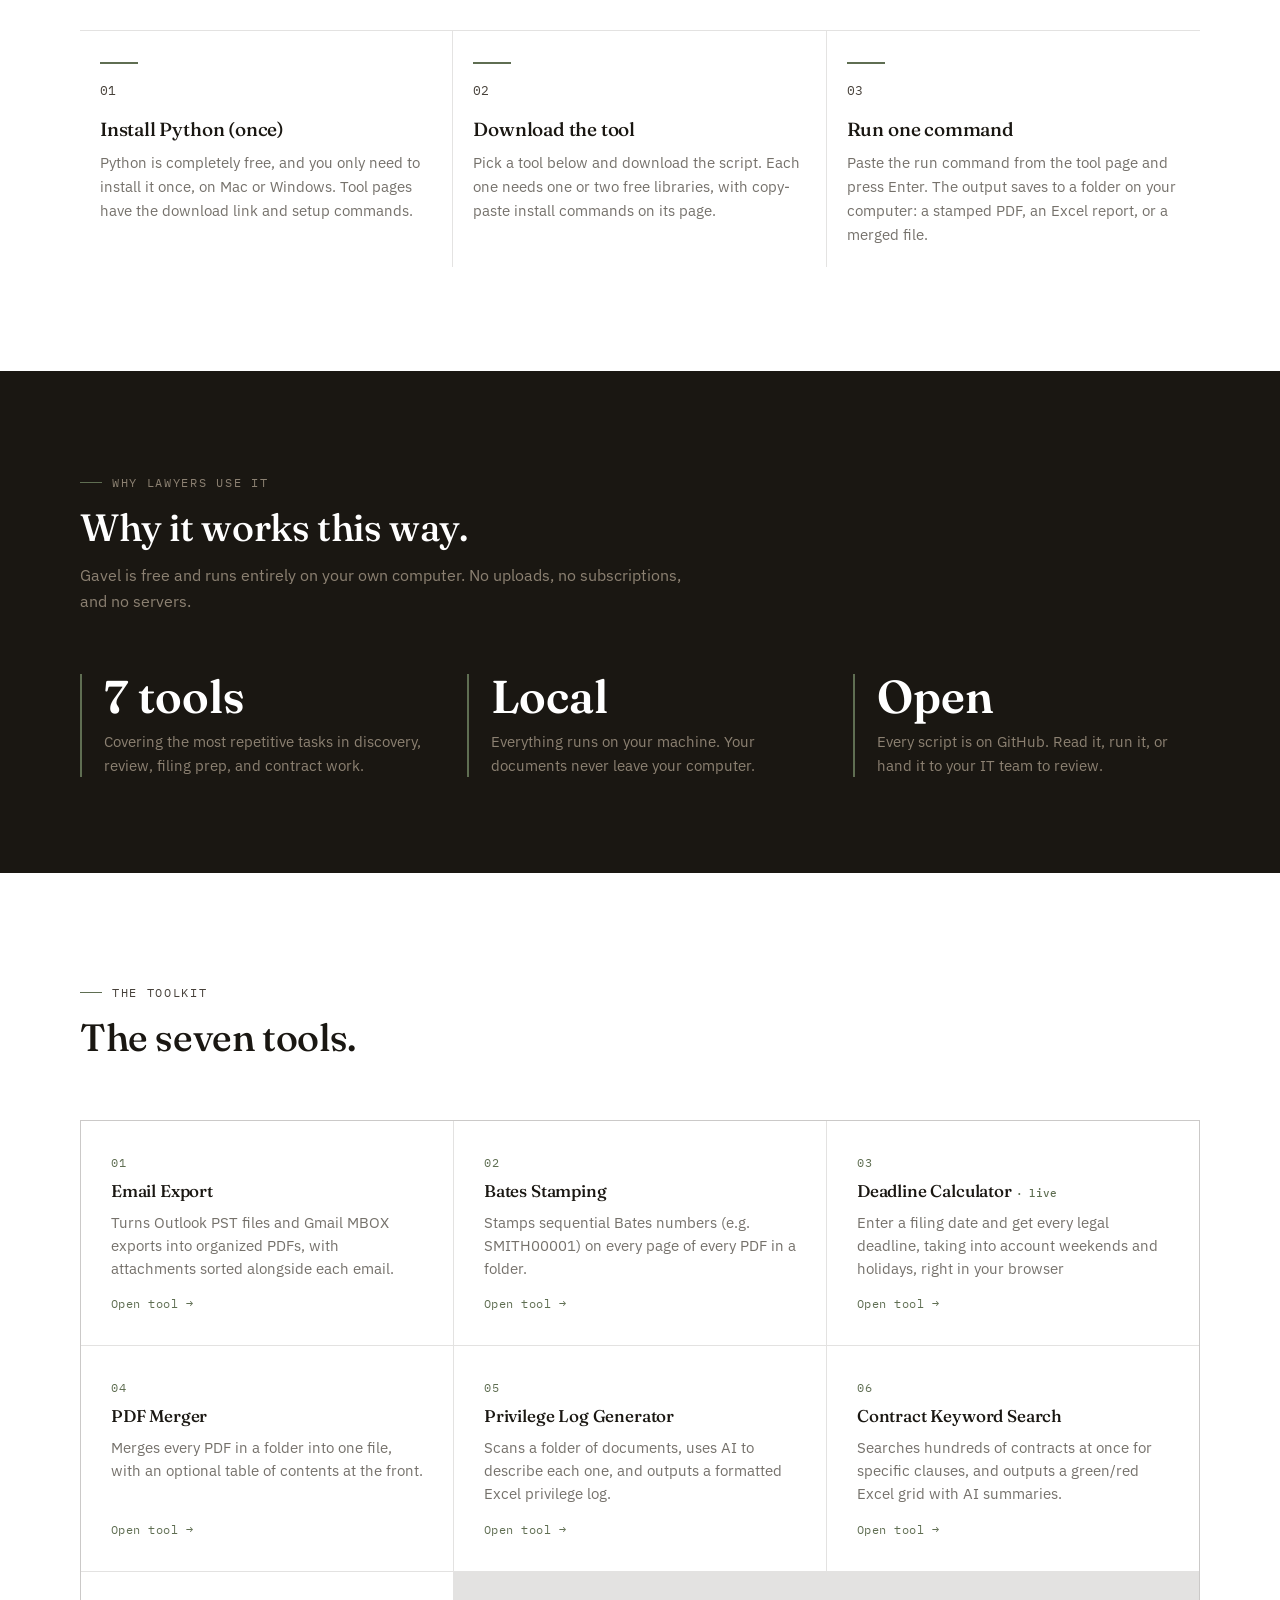
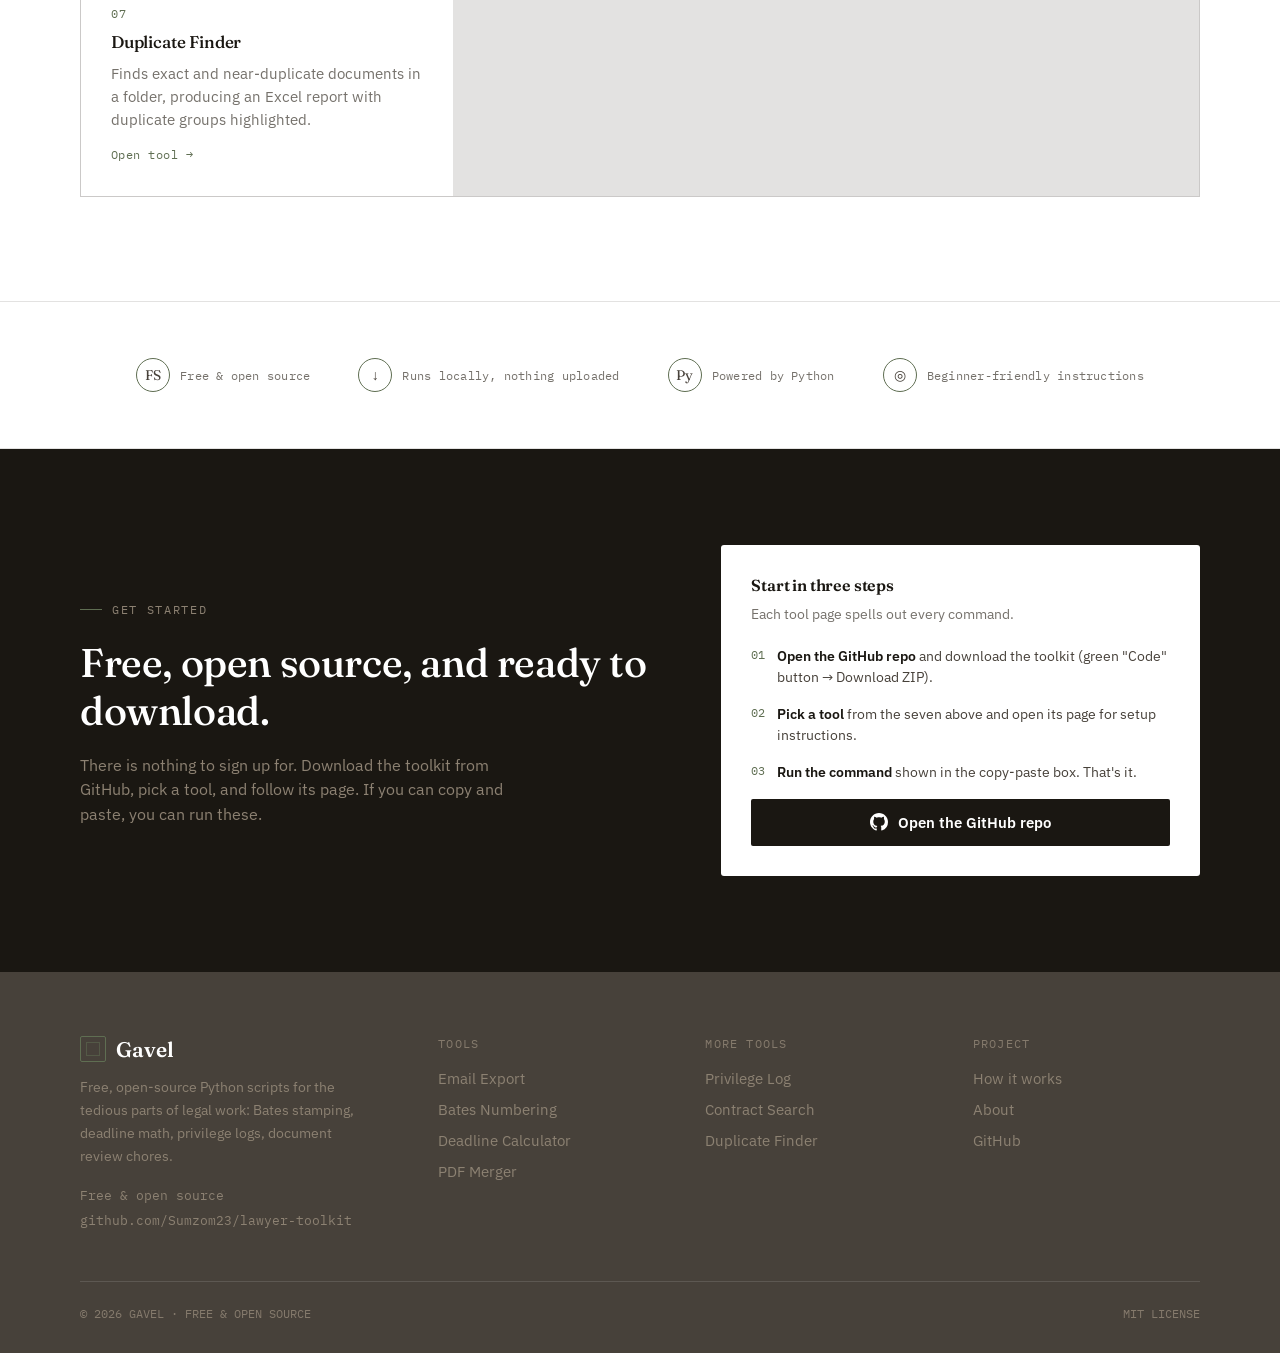
==== commit 357cb398: "cos v13" ====
--- a/index.html
+++ b/index.html
@@ -178,11 +178,11 @@
     background:rgba(255,255,255,0.04);
   }
   .stat-strip .wrap{
-    display:grid; grid-template-columns:repeat(4,1fr);
+    display:grid; grid-template-columns:0.85fr 0.95fr 1.05fr 1.15fr;
     padding:30px 40px;
   }
   .stat{
-    text-align:left; padding-right:20px; border-right:1px solid var(--line-dark);
+    text-align:left; padding-right:20px; border-right:1px solid var(--sage);
   }
   .stat:last-child{border-right:none;}
   .stat .num{
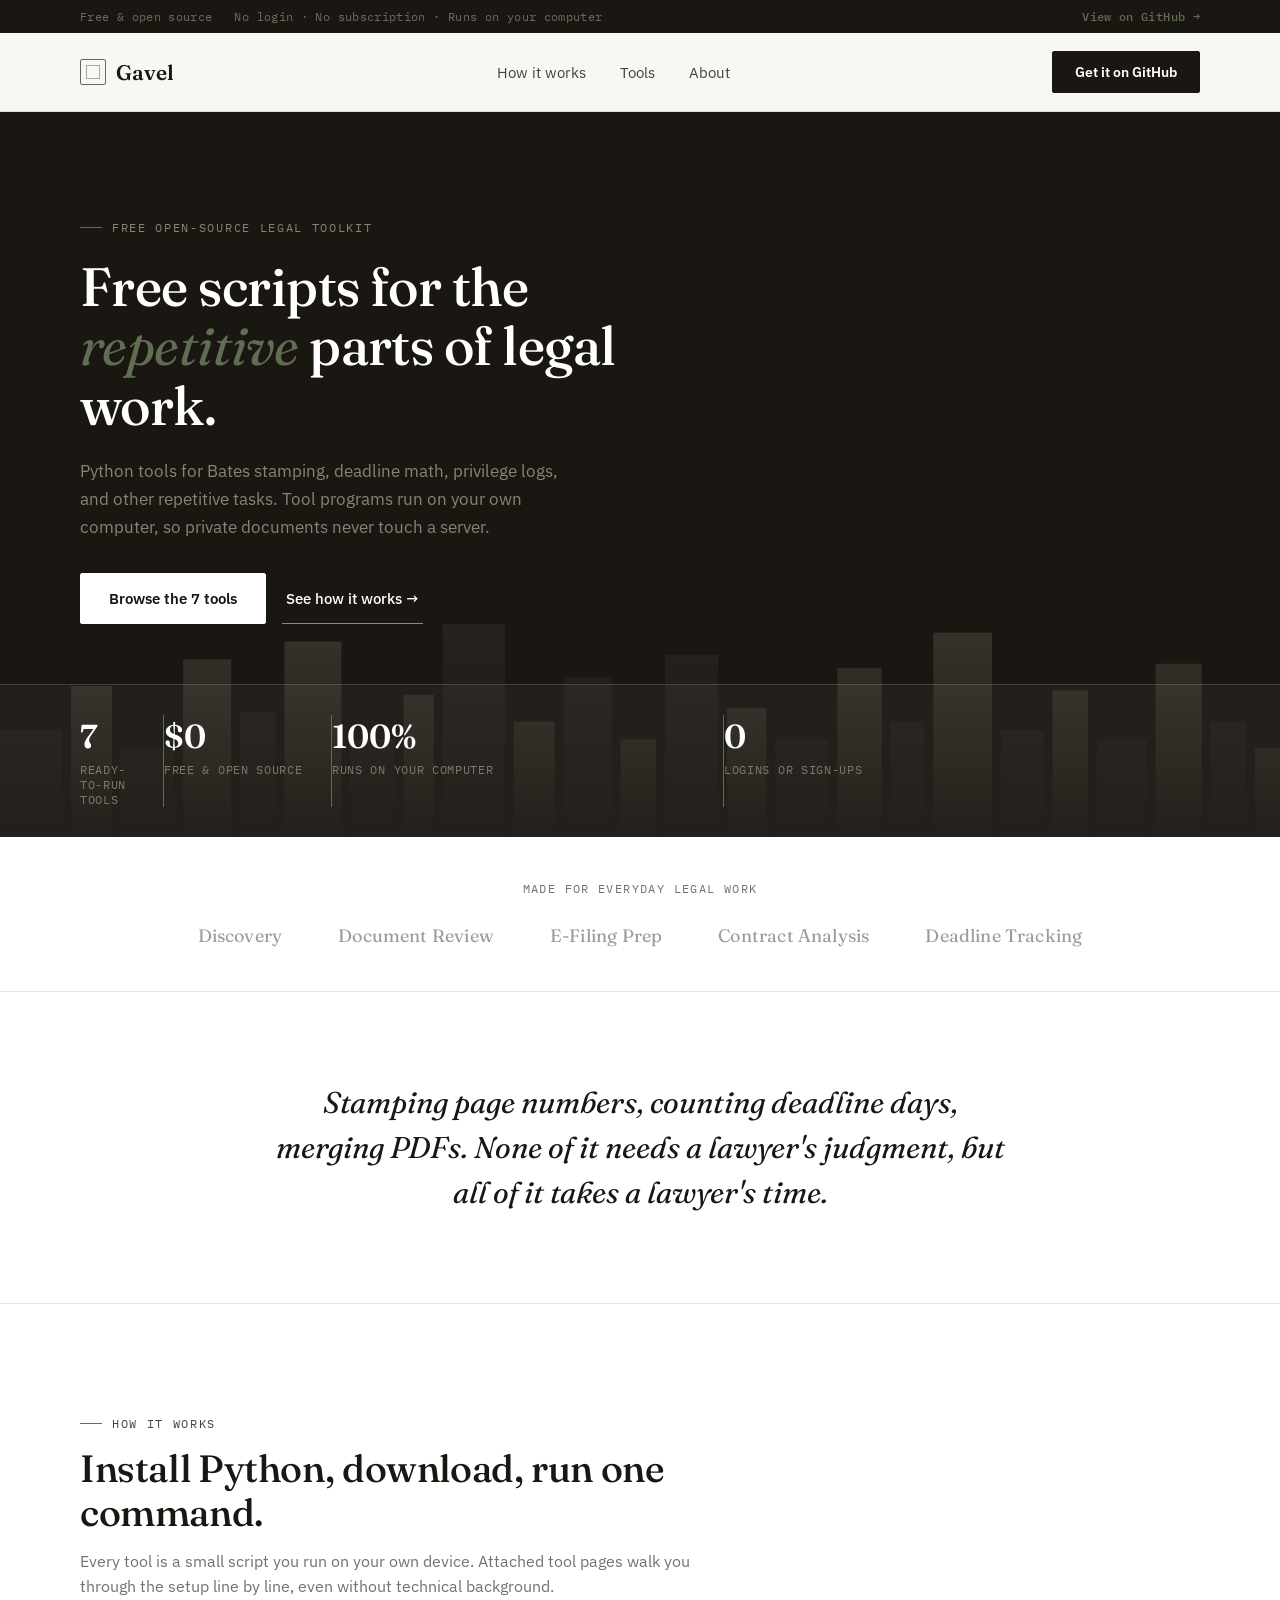
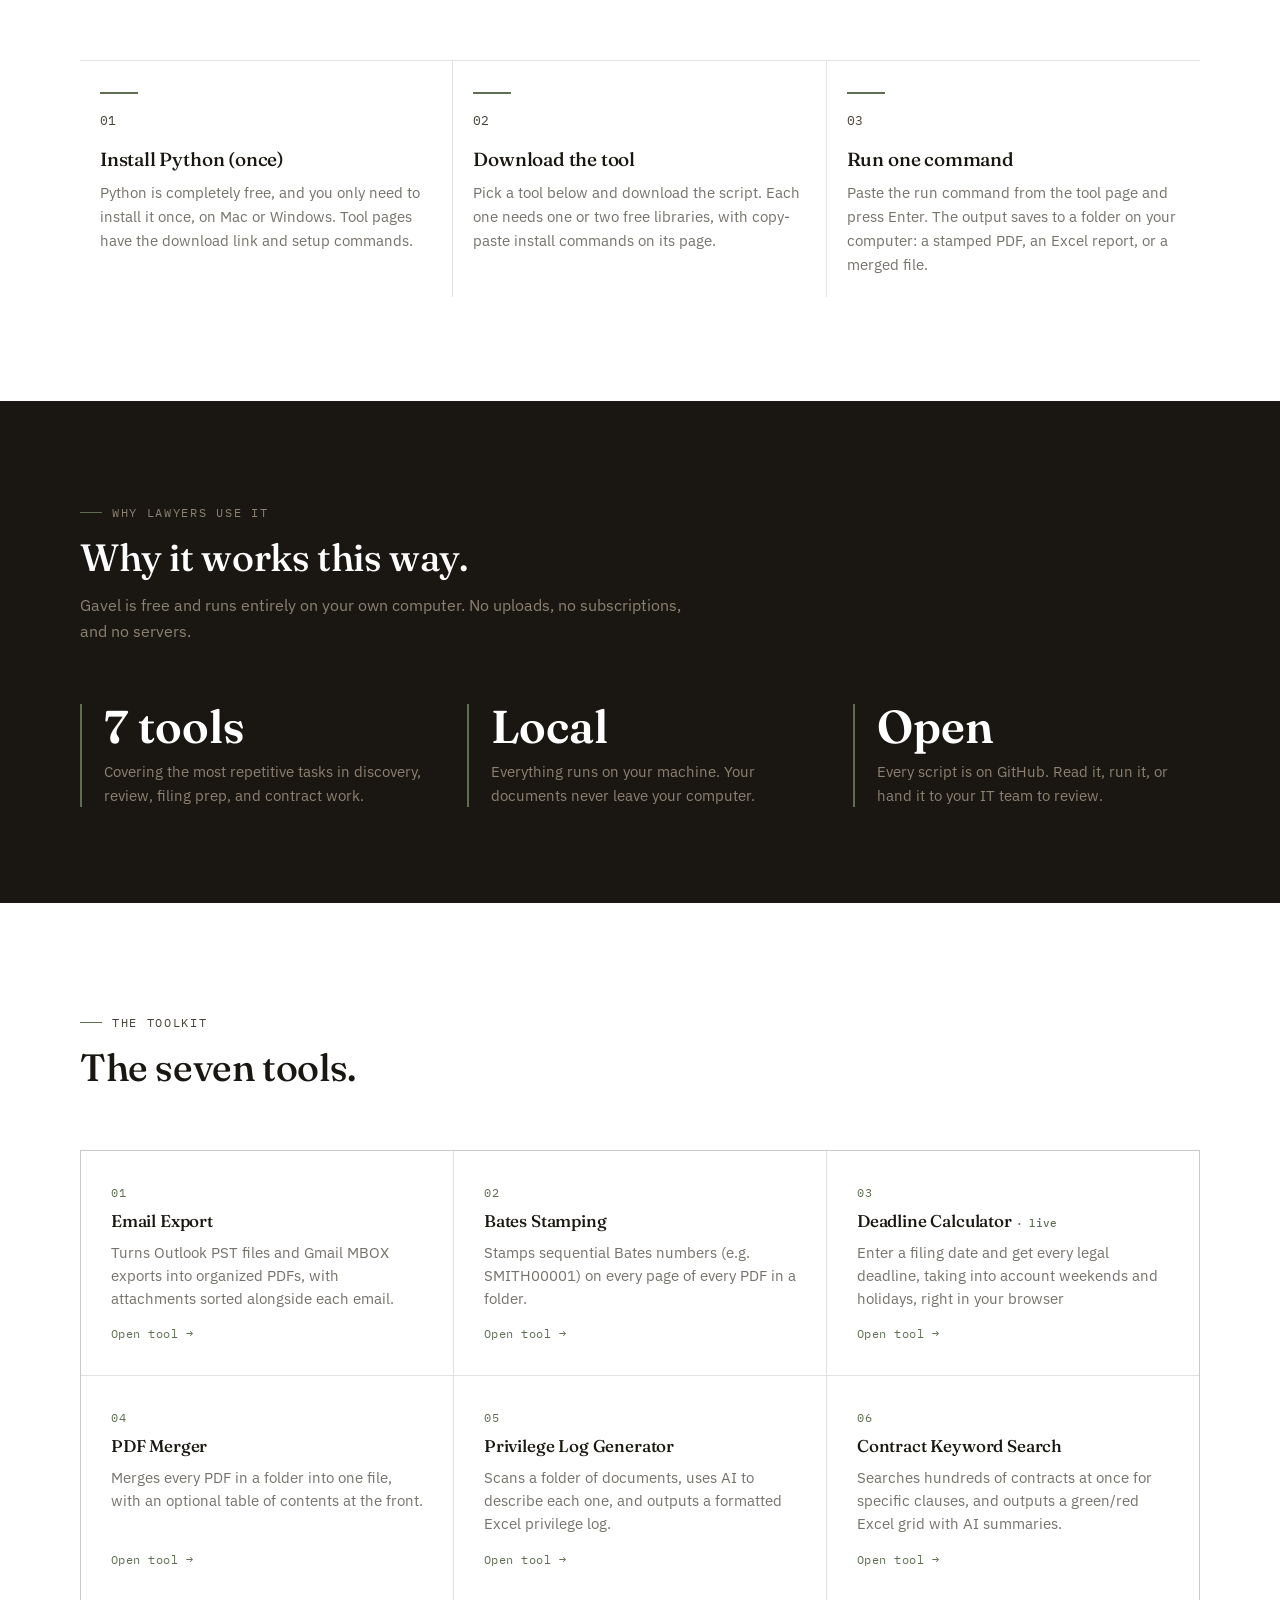
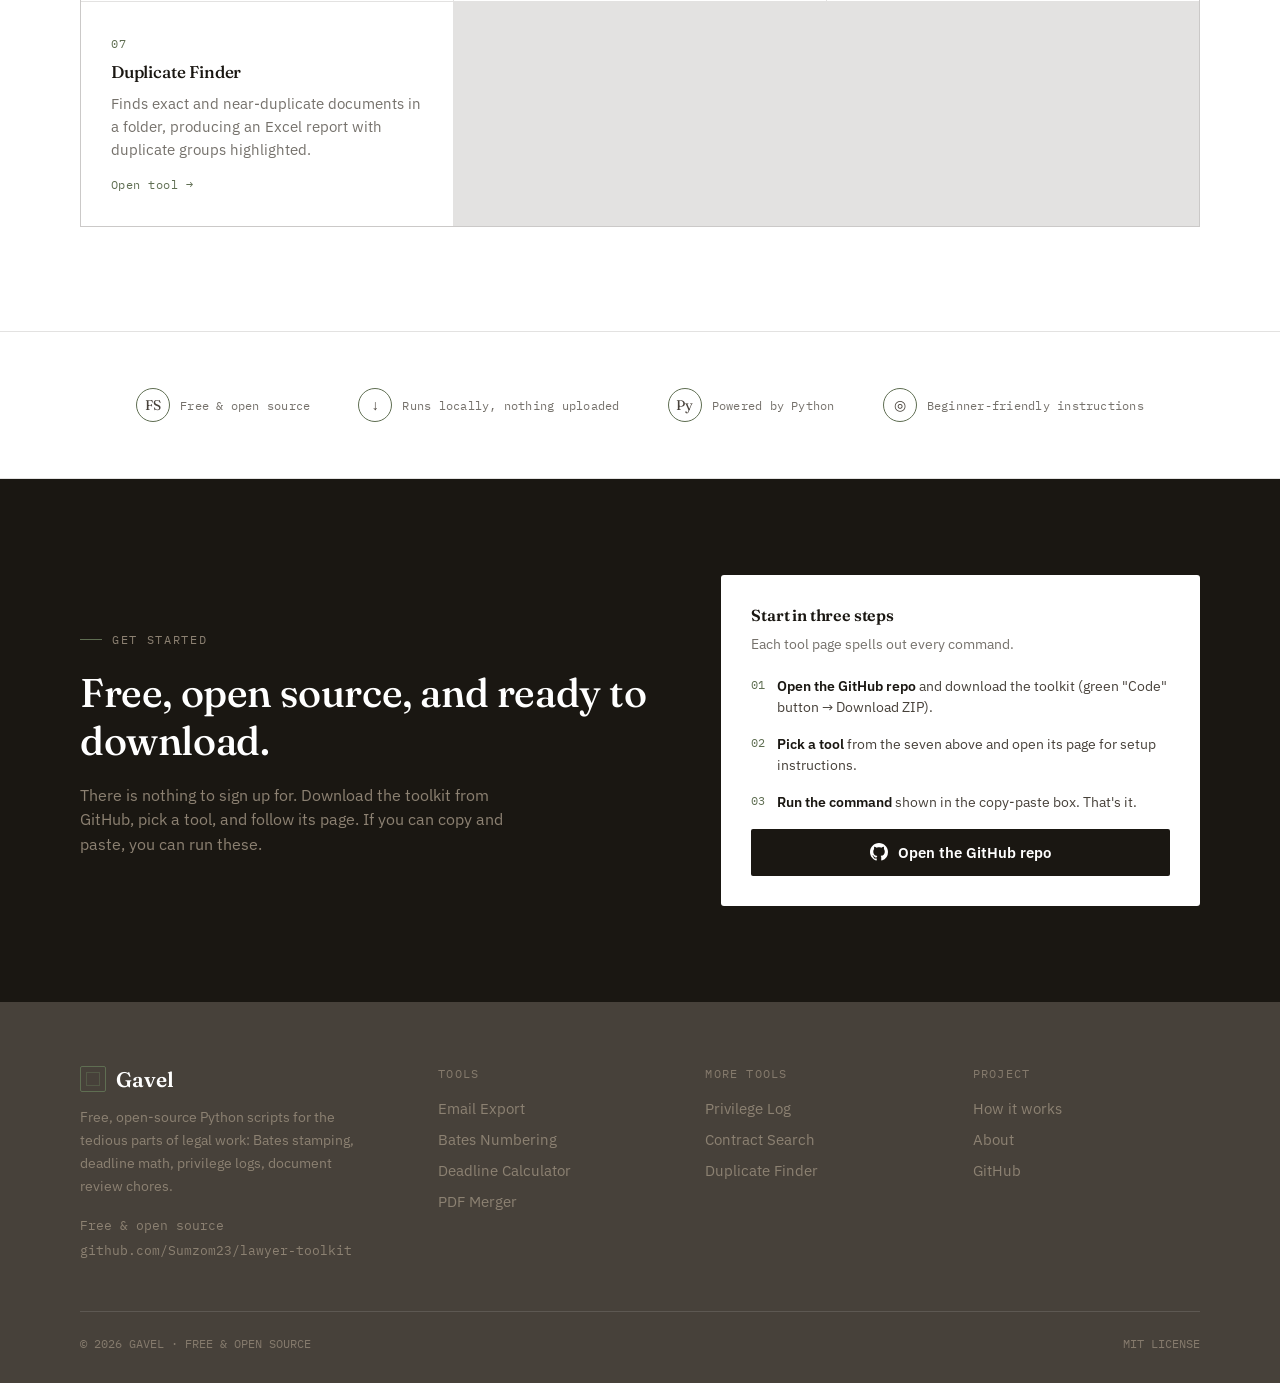
==== commit c6deb954: "cos v14" ====
--- a/index.html
+++ b/index.html
@@ -178,7 +178,7 @@
     background:rgba(255,255,255,0.04);
   }
   .stat-strip .wrap{
-    display:grid; grid-template-columns:0.85fr 0.95fr 1.05fr 1.15fr;
+    display:grid; grid-template-columns:0.3fr 0.6fr 1.4fr 1.7fr;
     padding:30px 40px;
   }
   .stat{
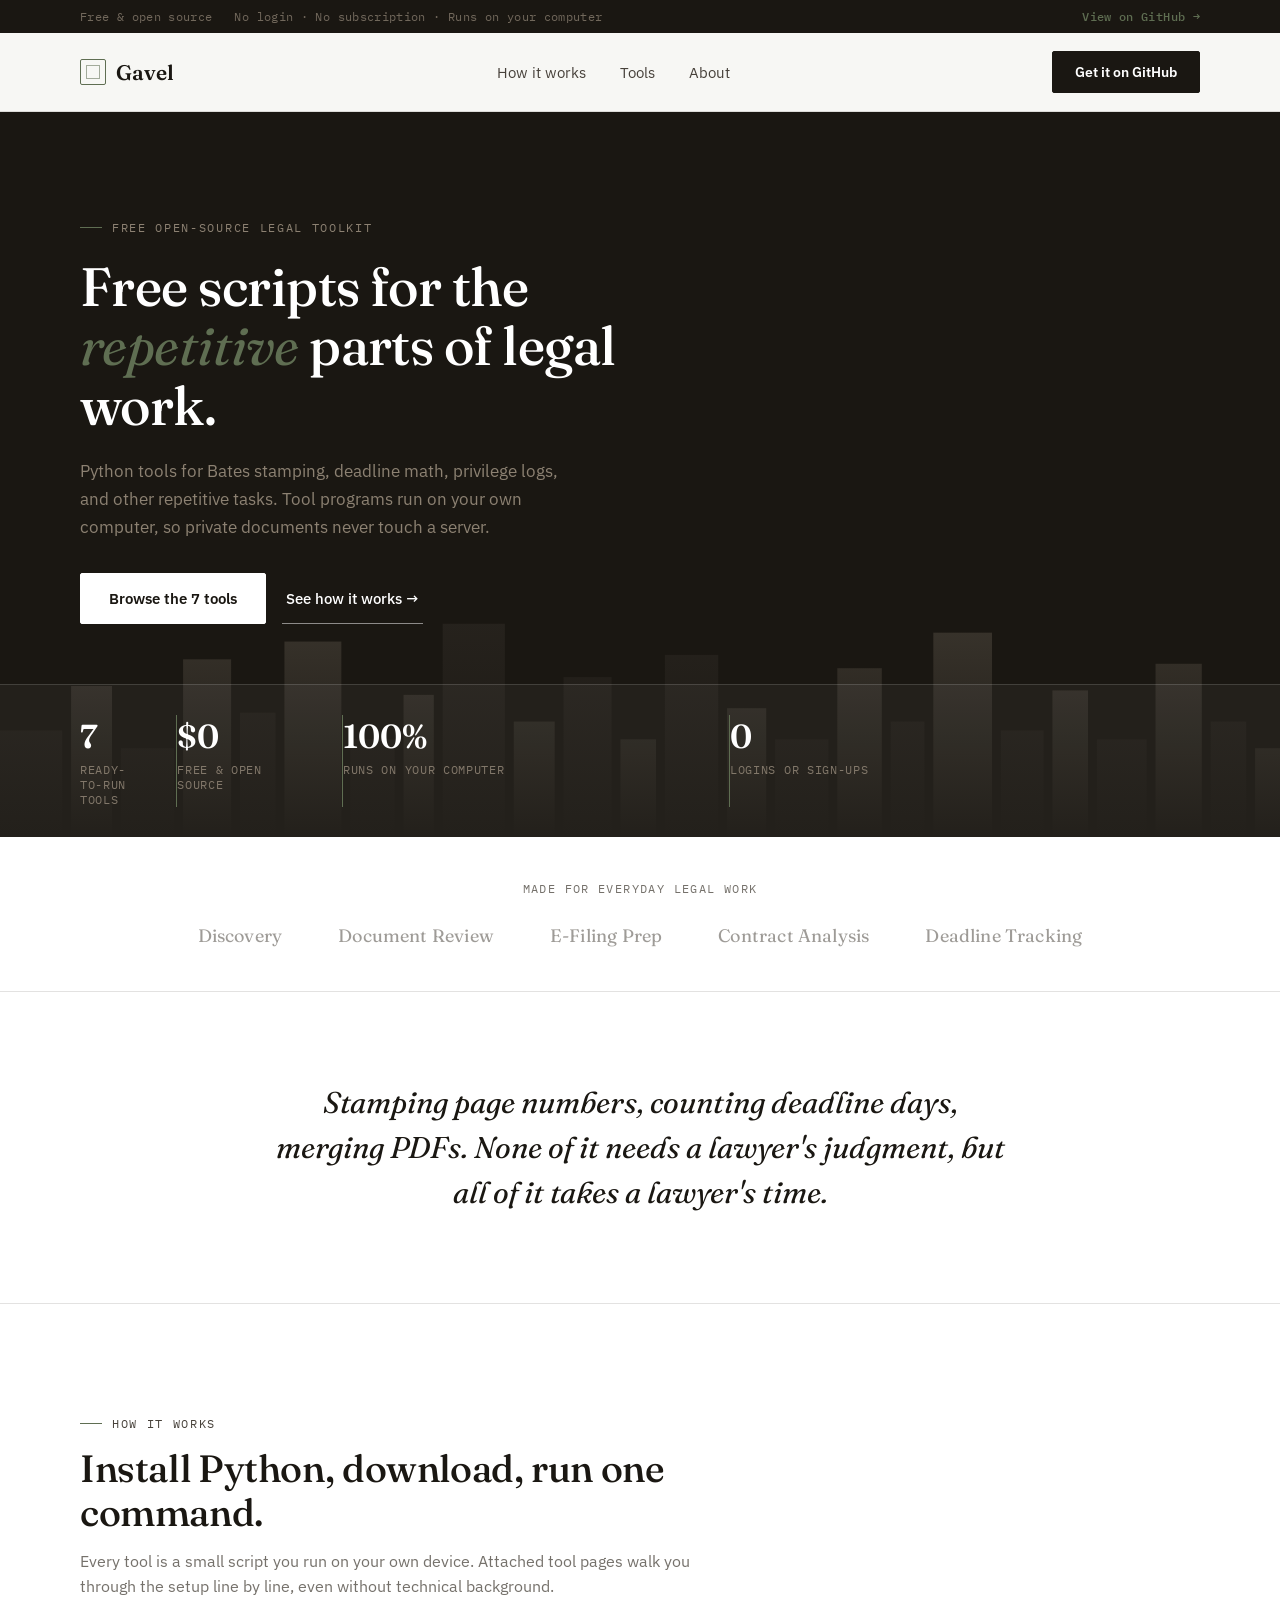
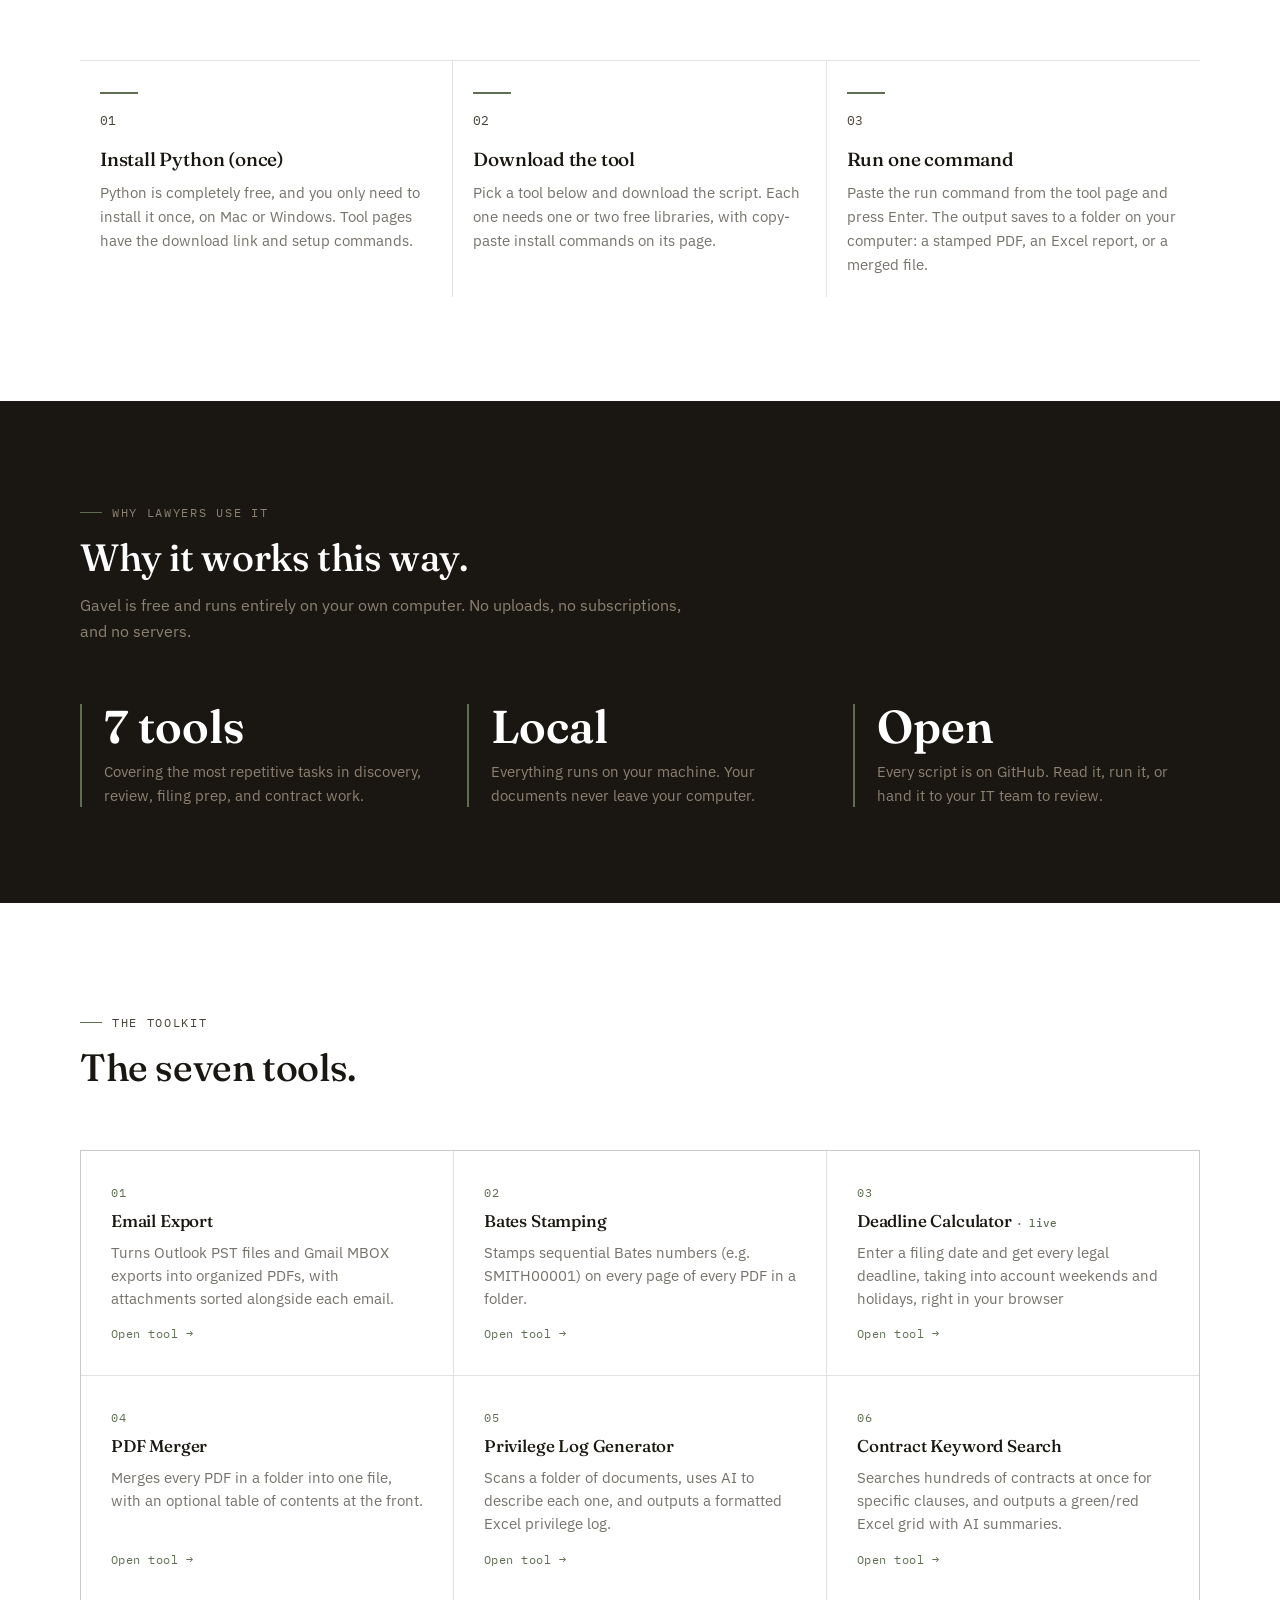
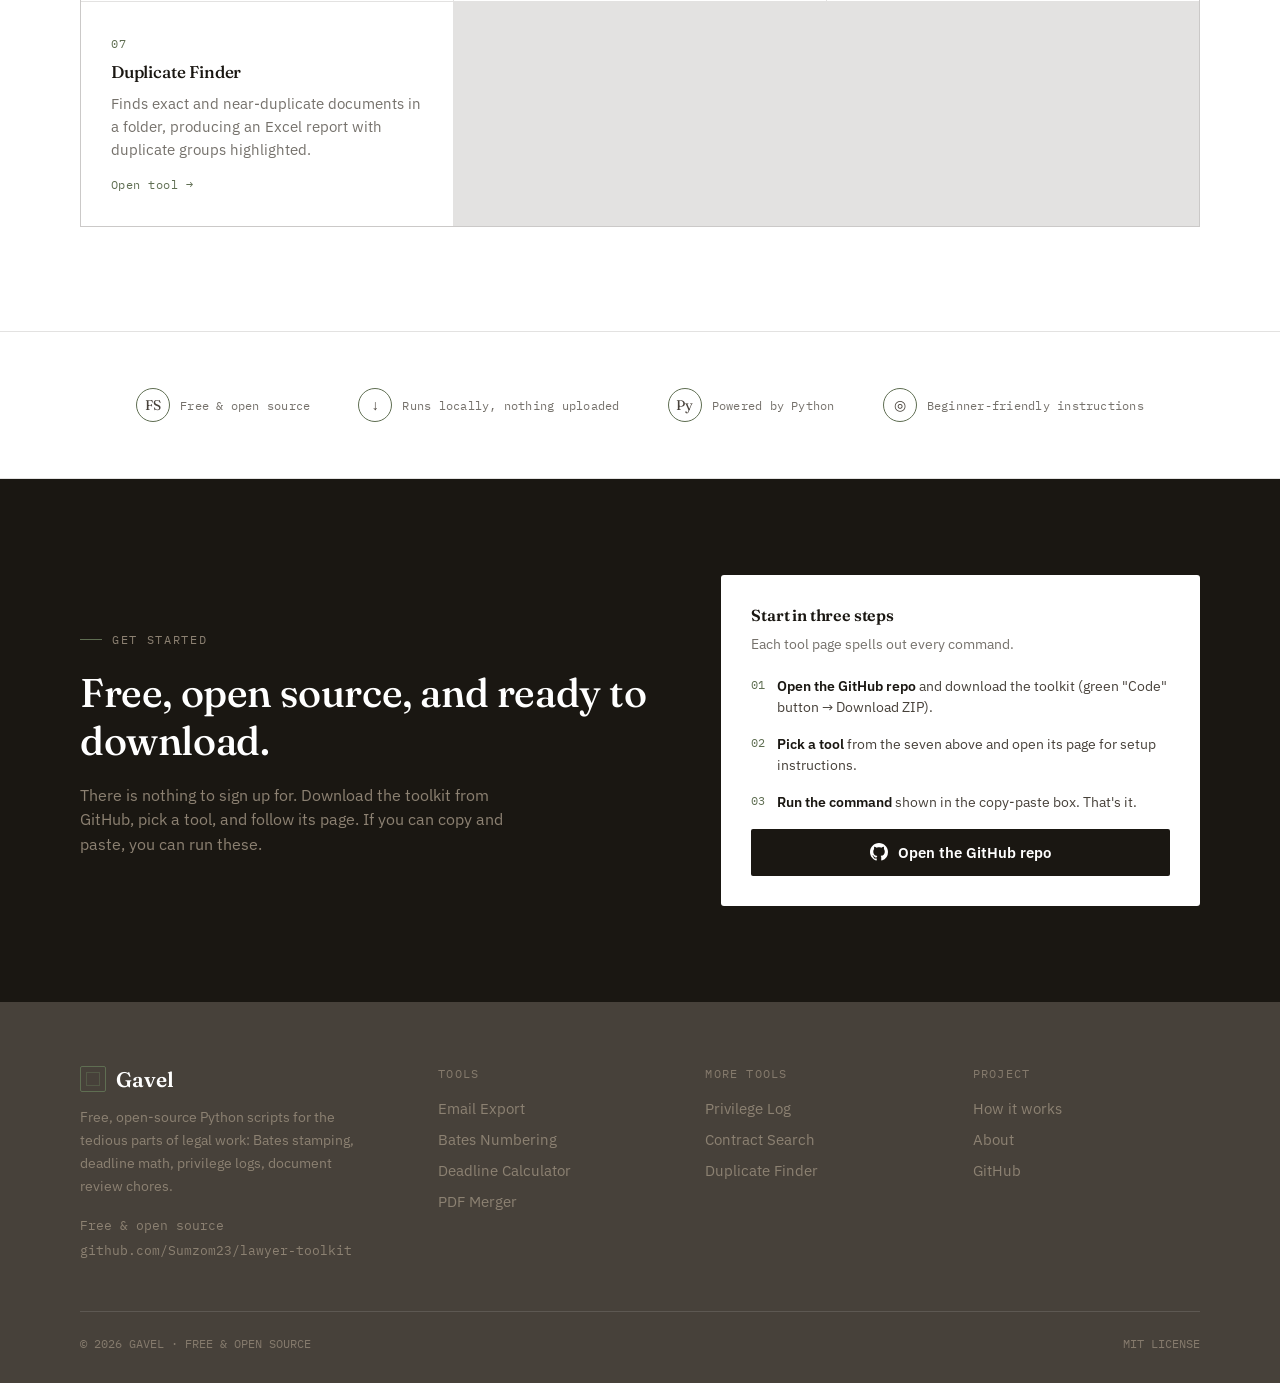
==== commit 5701092e: "cos v15" ====
--- a/index.html
+++ b/index.html
@@ -182,7 +182,7 @@
     padding:30px 40px;
   }
   .stat{
-    text-align:left; padding-right:20px; border-right:1px solid var(--sage);
+    text-align:left; padding-right:50px; border-right:1px solid var(--sage);
   }
   .stat:last-child{border-right:none;}
   .stat .num{
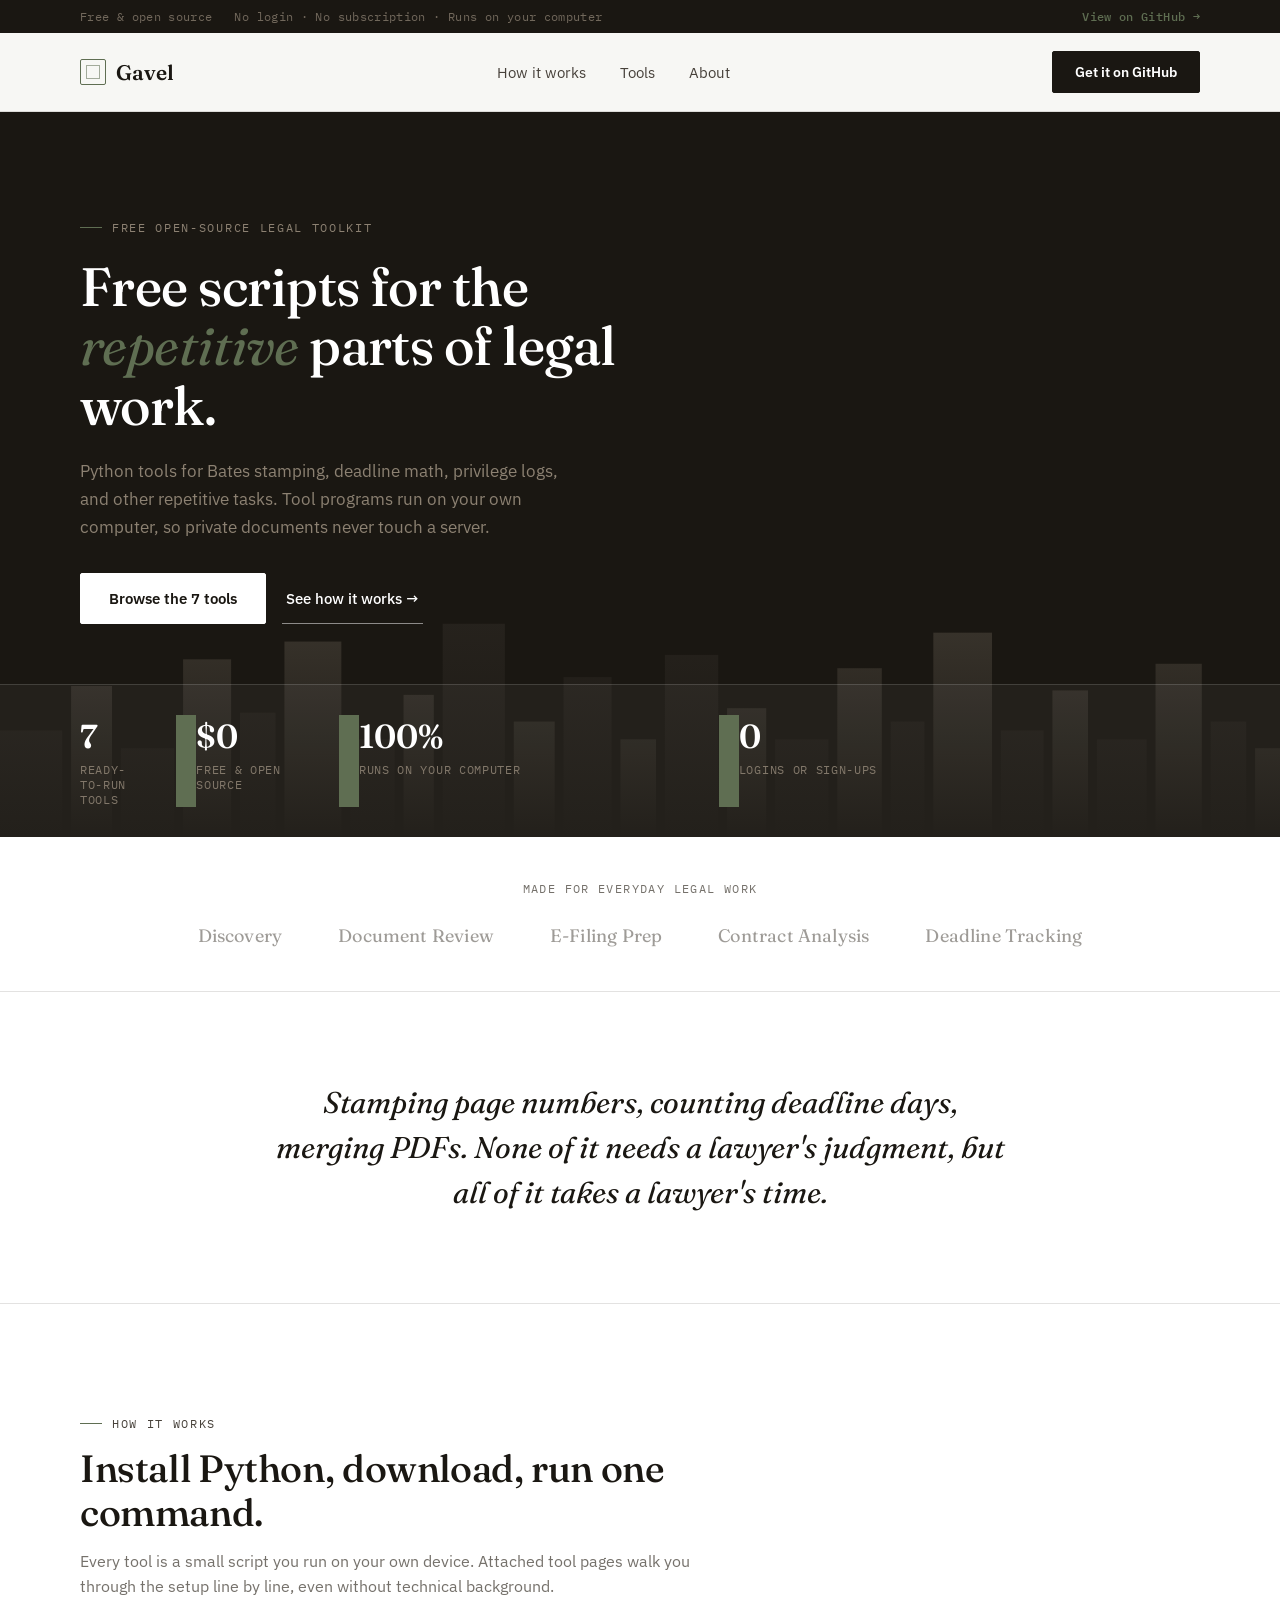
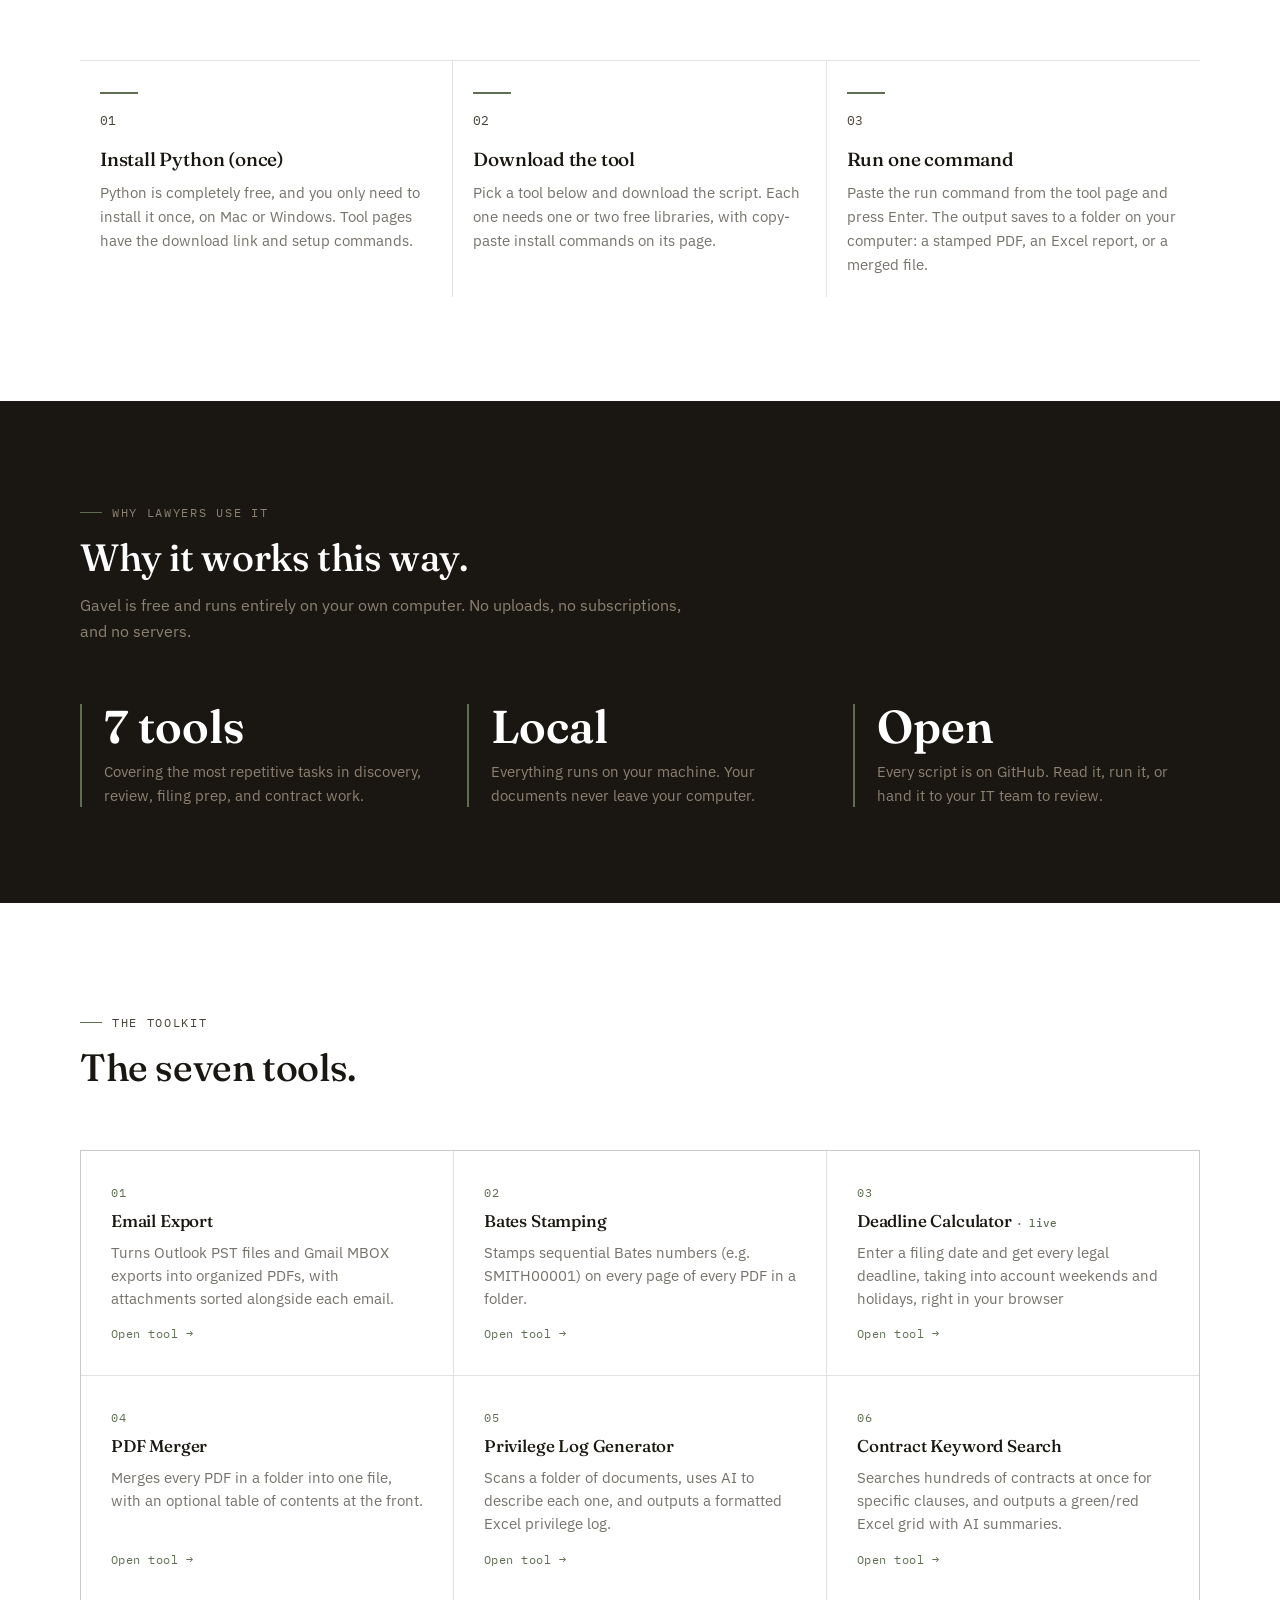
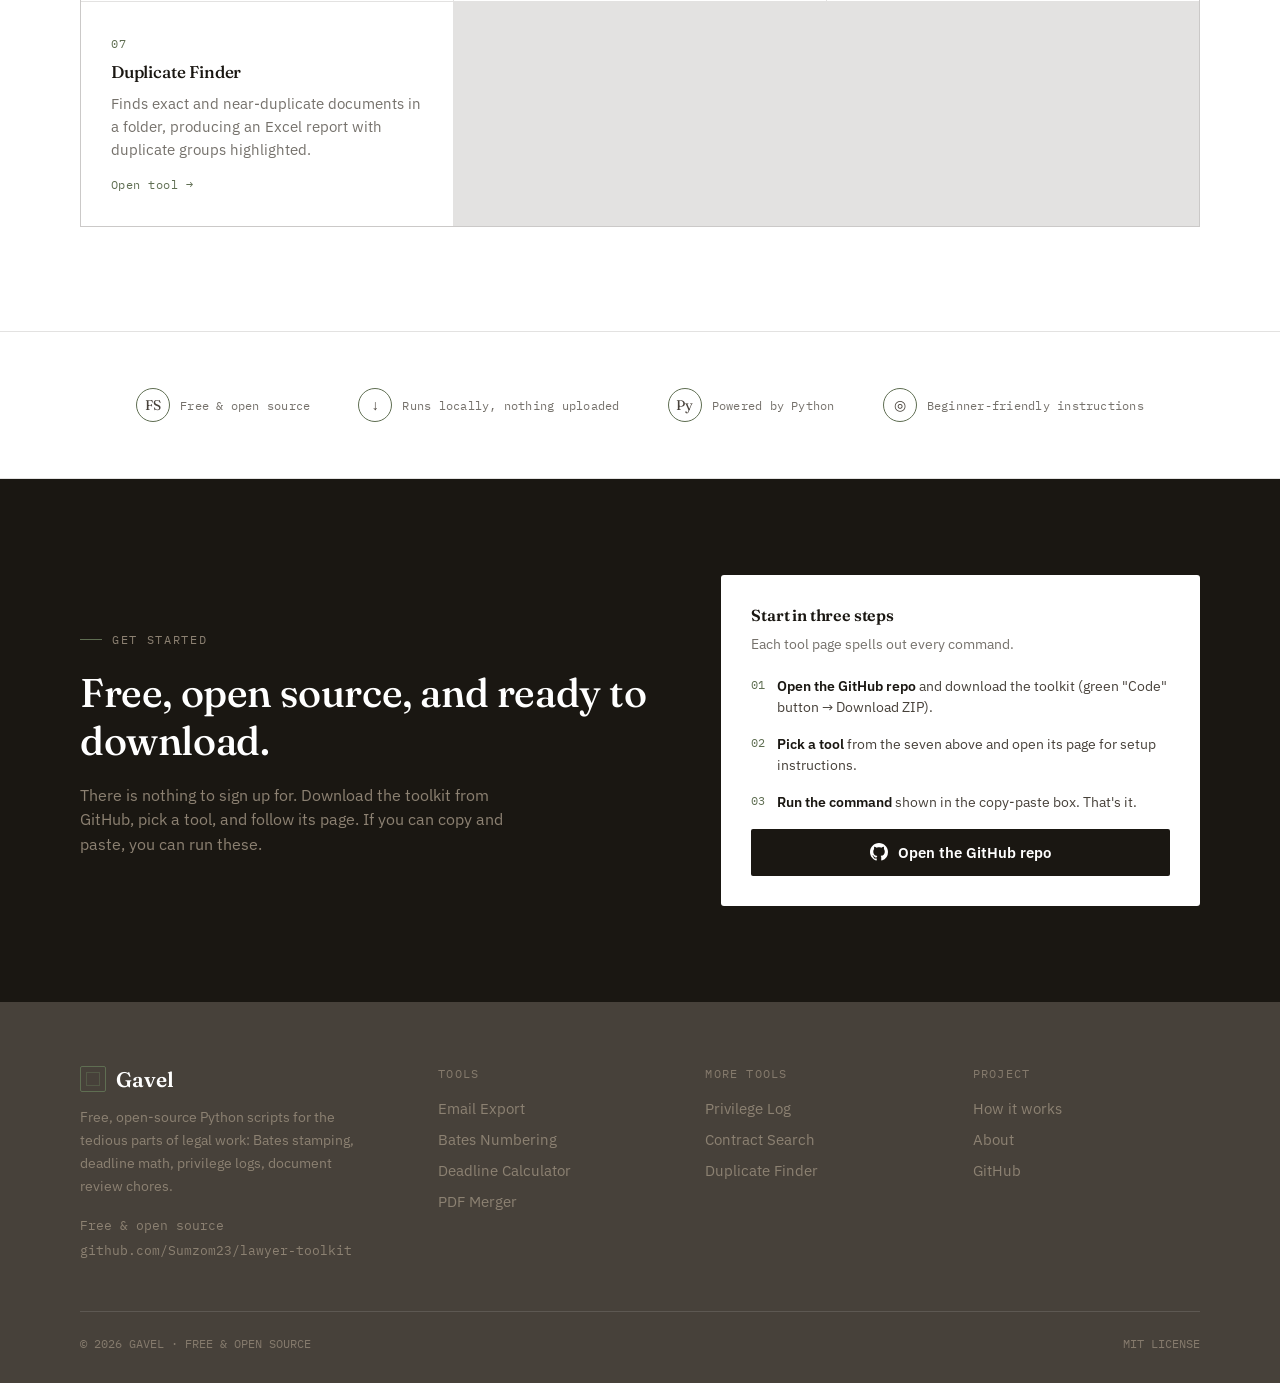
==== commit e87737b5: "cos v16" ====
--- a/index.html
+++ b/index.html
@@ -182,7 +182,7 @@
     padding:30px 40px;
   }
   .stat{
-    text-align:left; padding-right:50px; border-right:1px solid var(--sage);
+    text-align:left; padding-right:50px; border-right:20px solid var(--sage);
   }
   .stat:last-child{border-right:none;}
   .stat .num{
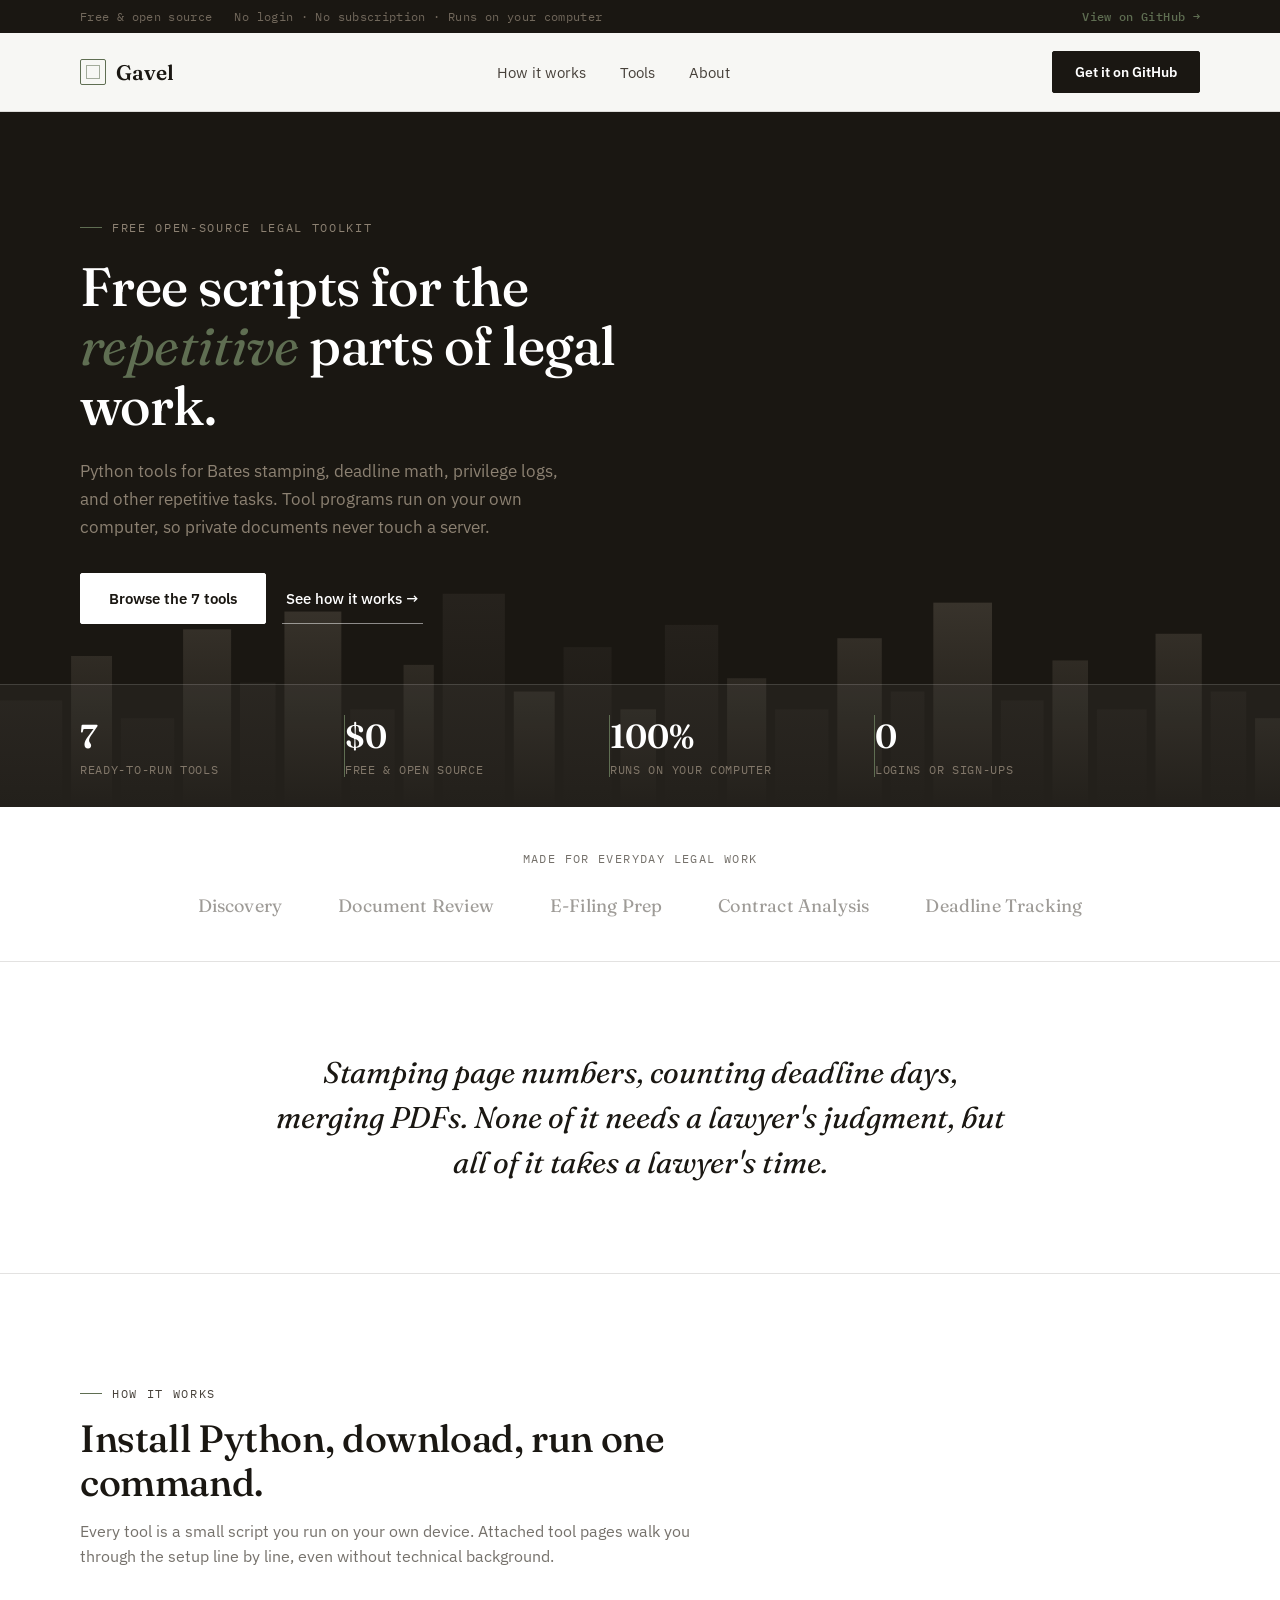
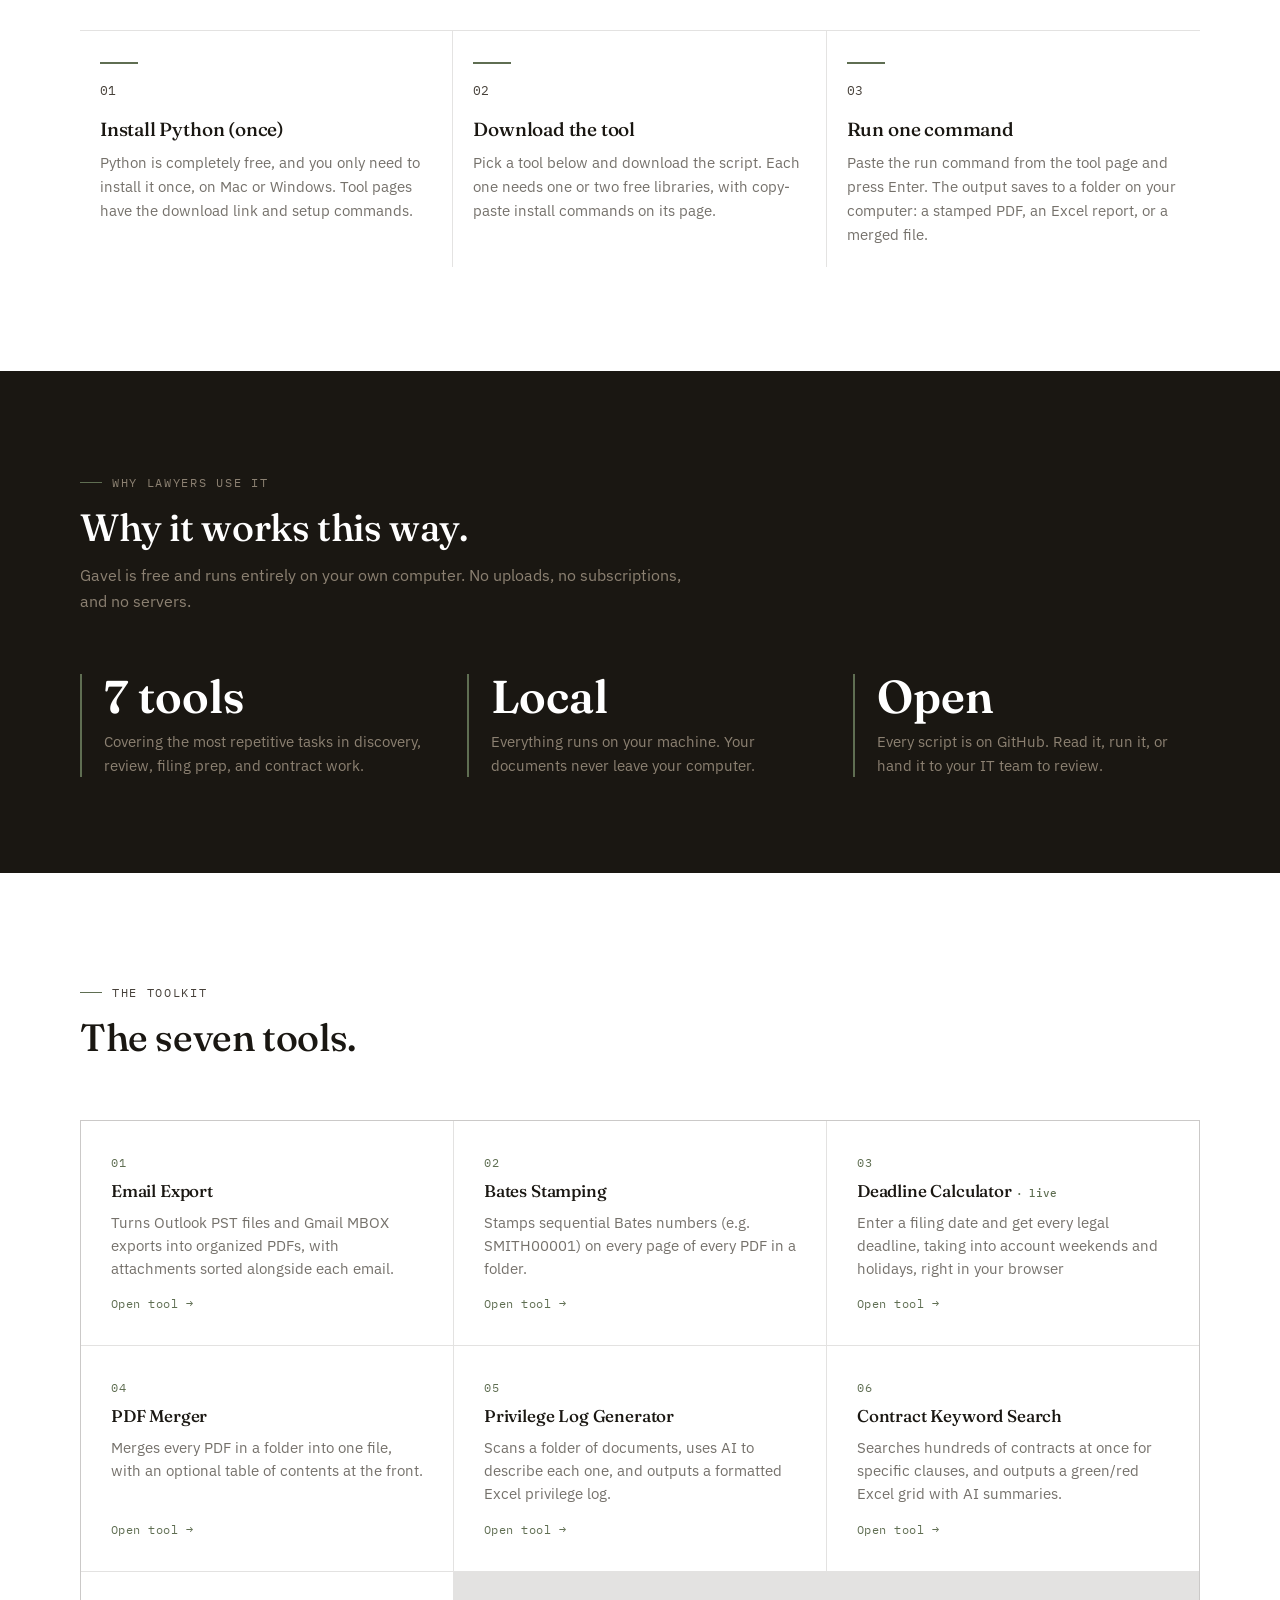
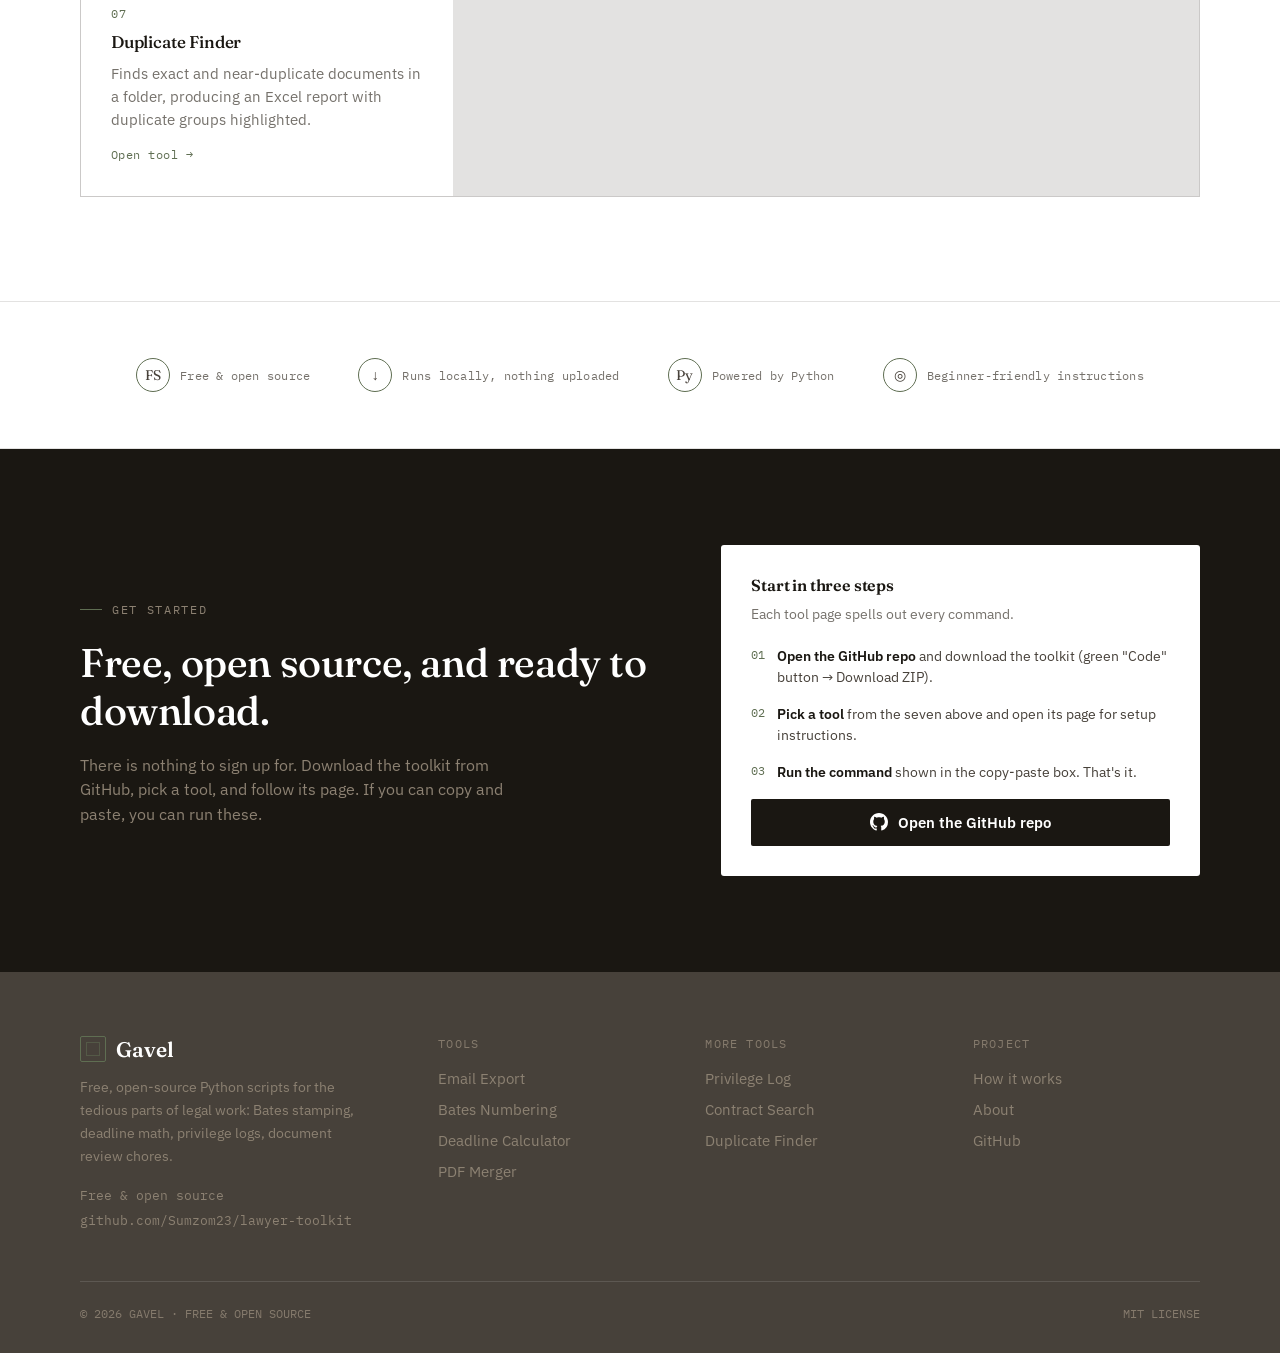
==== commit 04bcc5c1: "cos v16" ====
--- a/index.html
+++ b/index.html
@@ -178,11 +178,11 @@
     background:rgba(255,255,255,0.04);
   }
   .stat-strip .wrap{
-    display:grid; grid-template-columns:0.3fr 0.6fr 1.4fr 1.7fr;
+    display:grid; grid-template-columns:1fr 1fr 1fr 1fr 60px; padding:30px 40px;
     padding:30px 40px;
   }
   .stat{
-    text-align:left; padding-right:50px; border-right:20px solid var(--sage);
+    text-align:left; padding-right:50px; border-right:1px solid var(--sage);
   }
   .stat:last-child{border-right:none;}
   .stat .num{
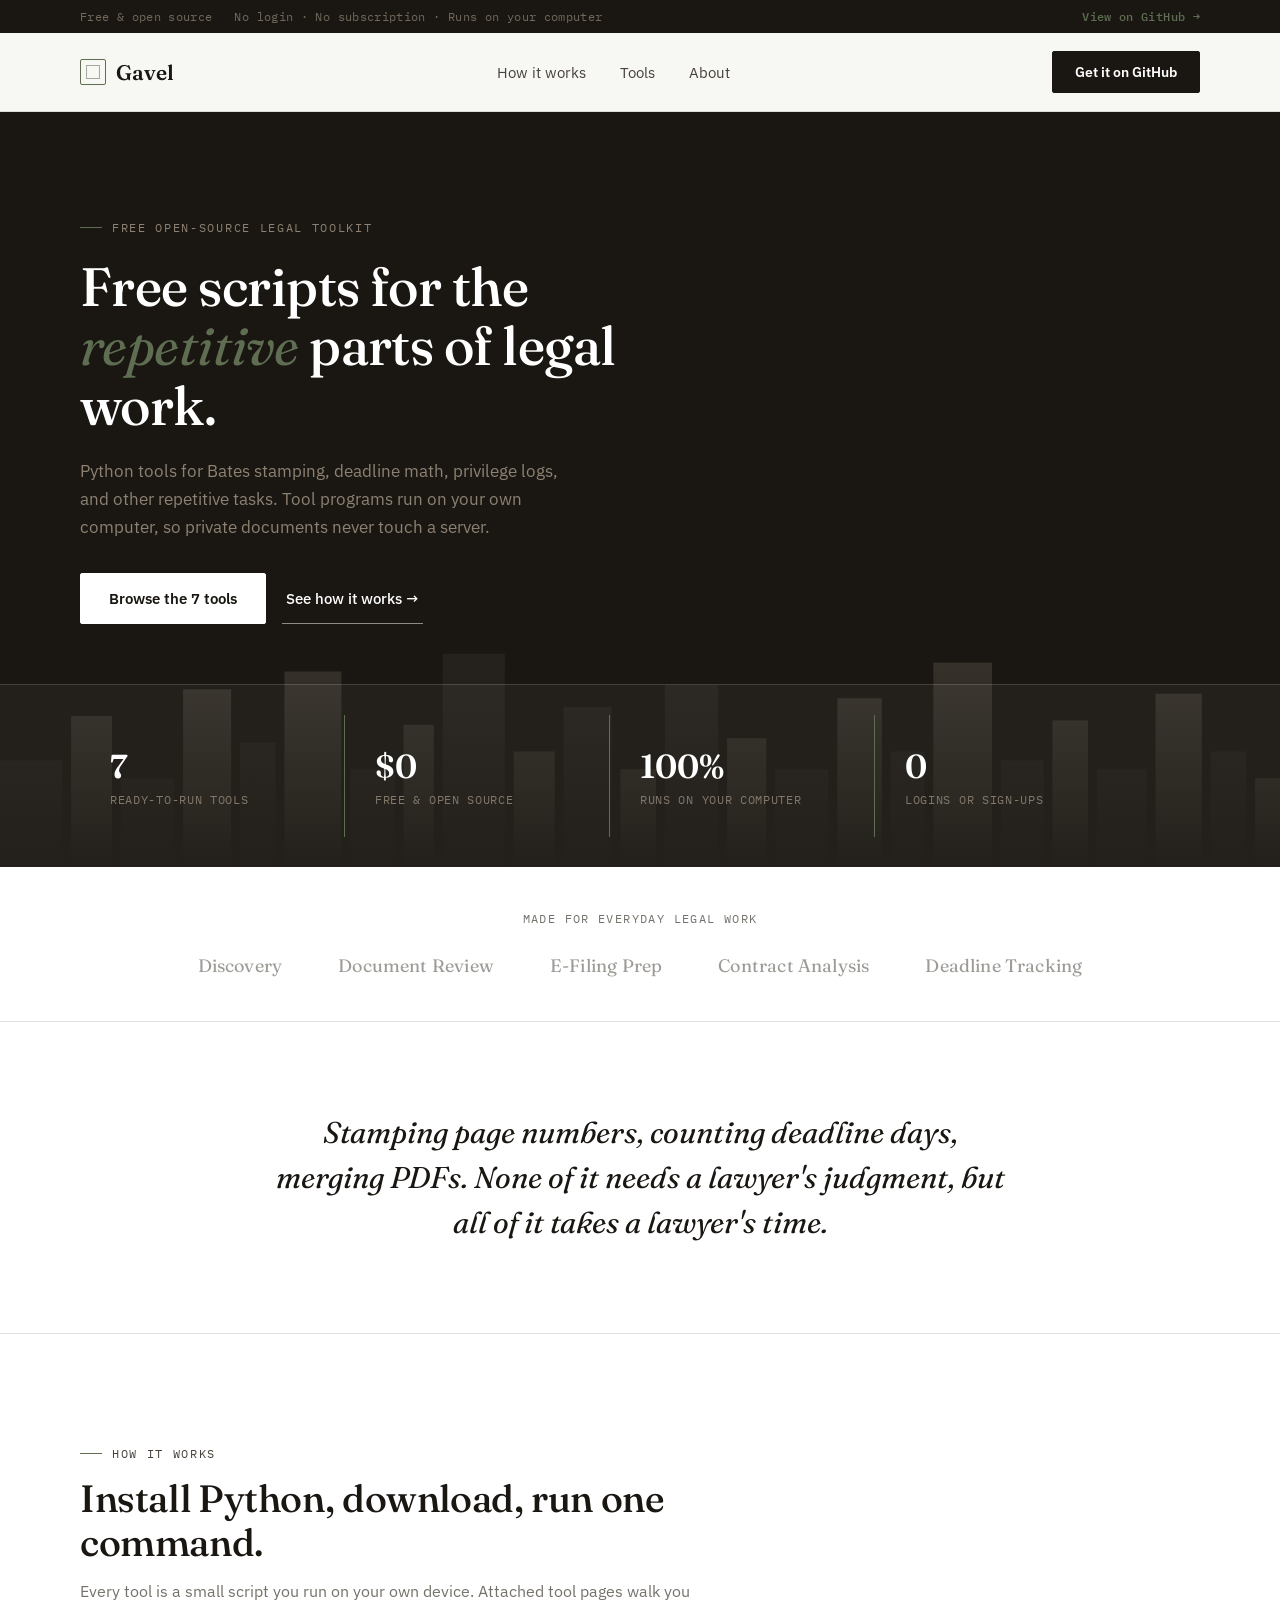
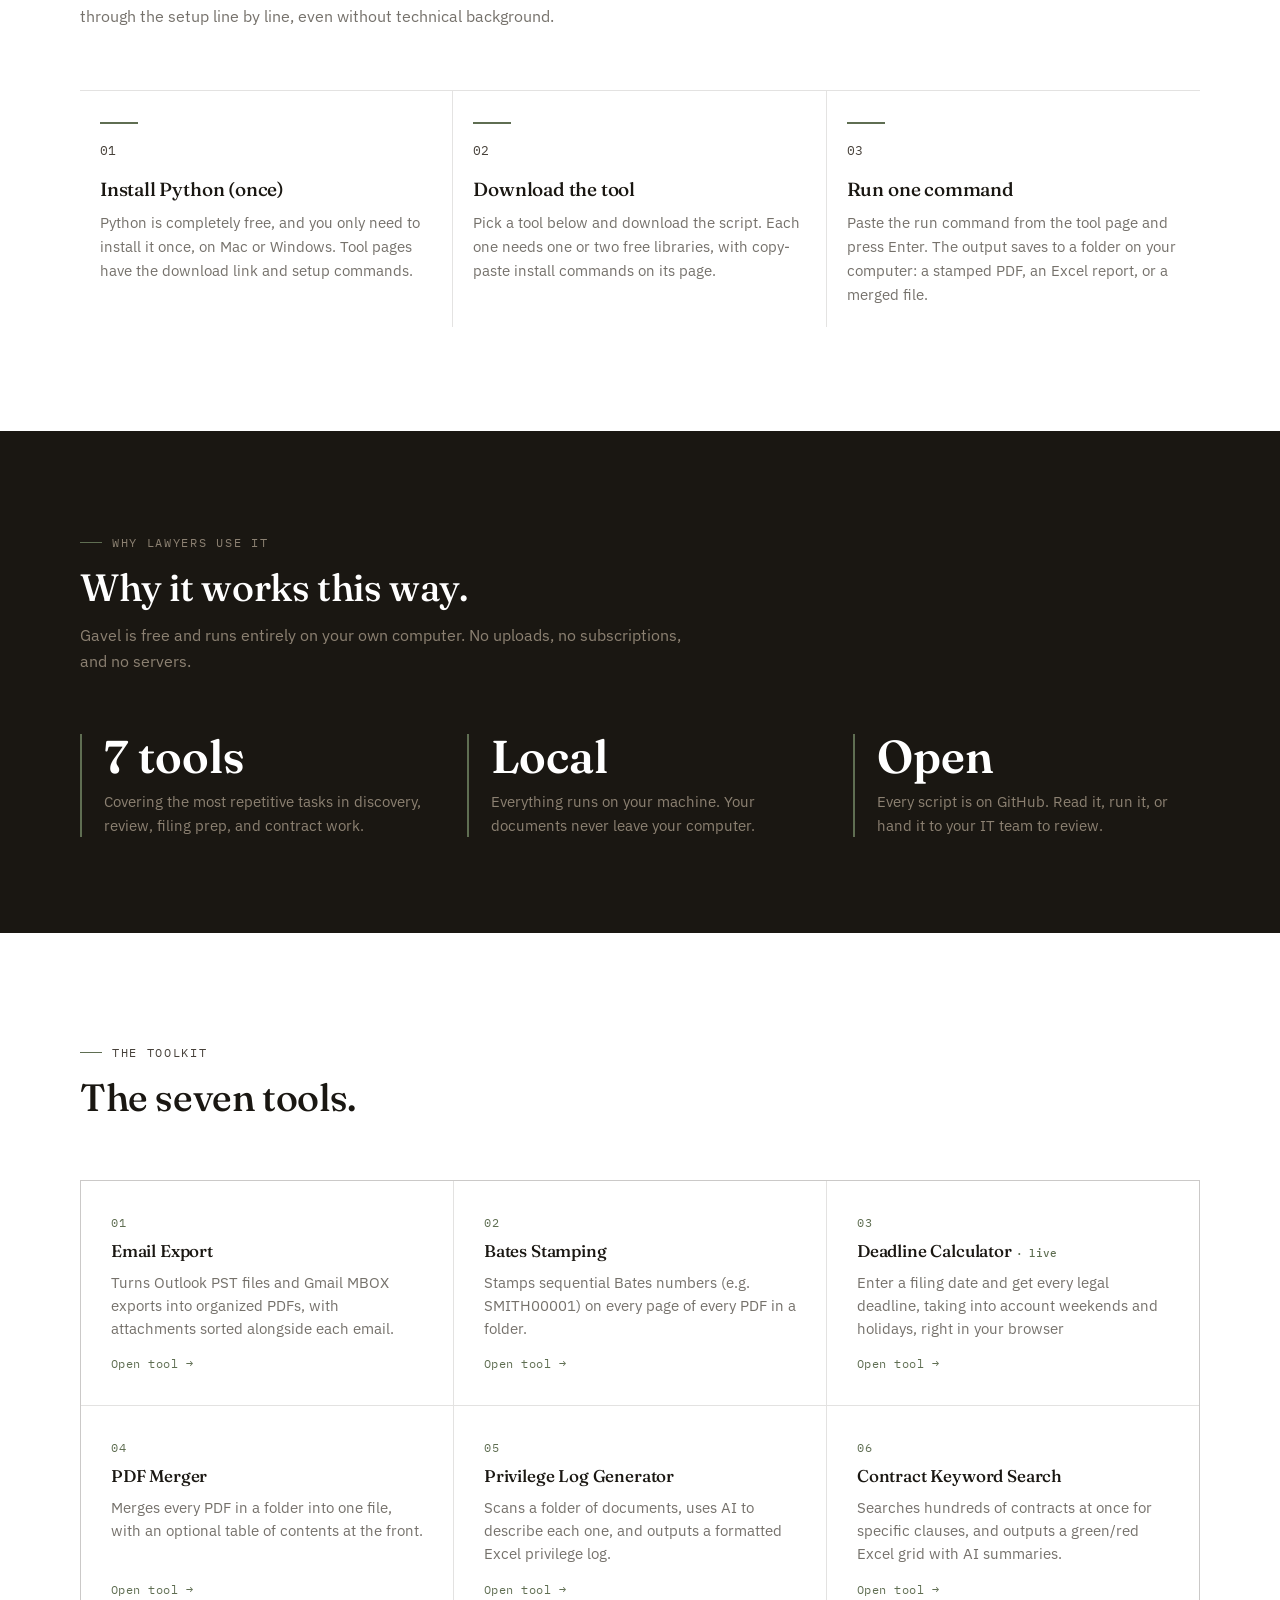
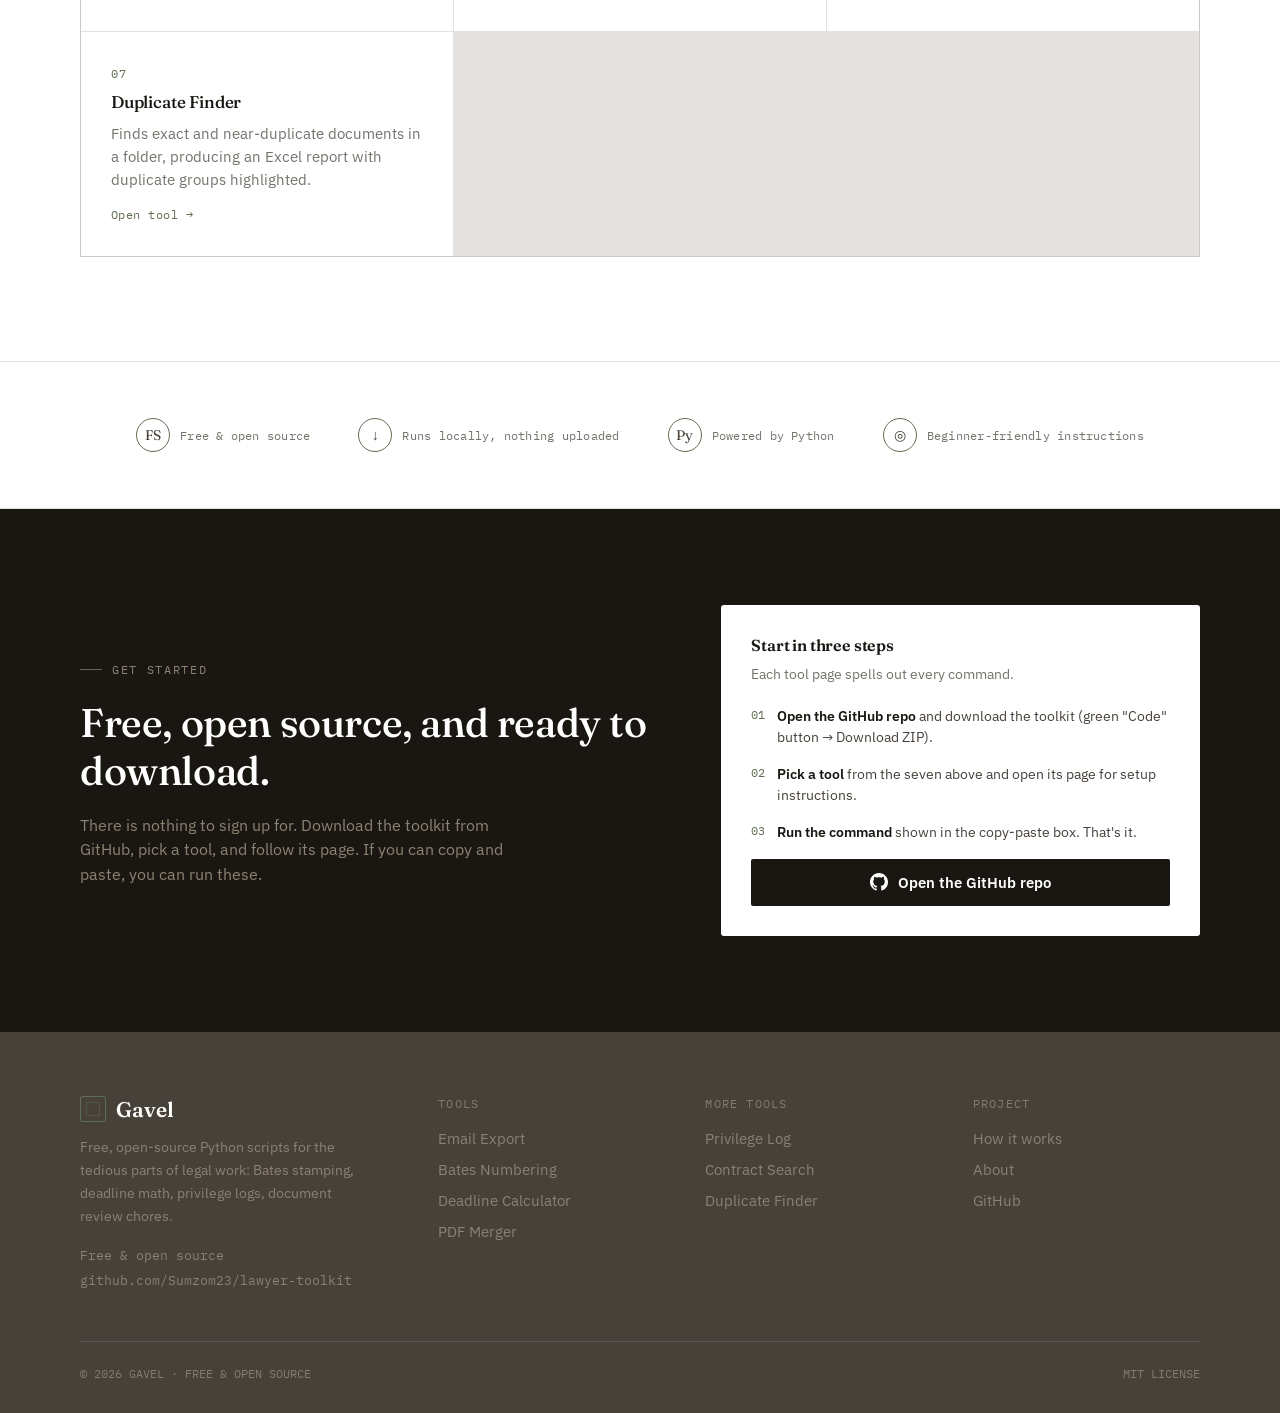
==== commit 221826f5: "cos v17 Adjusted padding for .stat class and modified grid layout." ====
--- a/index.html
+++ b/index.html
@@ -182,7 +182,7 @@
     padding:30px 40px;
   }
   .stat{
-    text-align:left; padding-right:50px; border-right:1px solid var(--sage);
+    text-align:left; padding:30px; border-right:1px solid var(--sage);
   }
   .stat:last-child{border-right:none;}
   .stat .num{
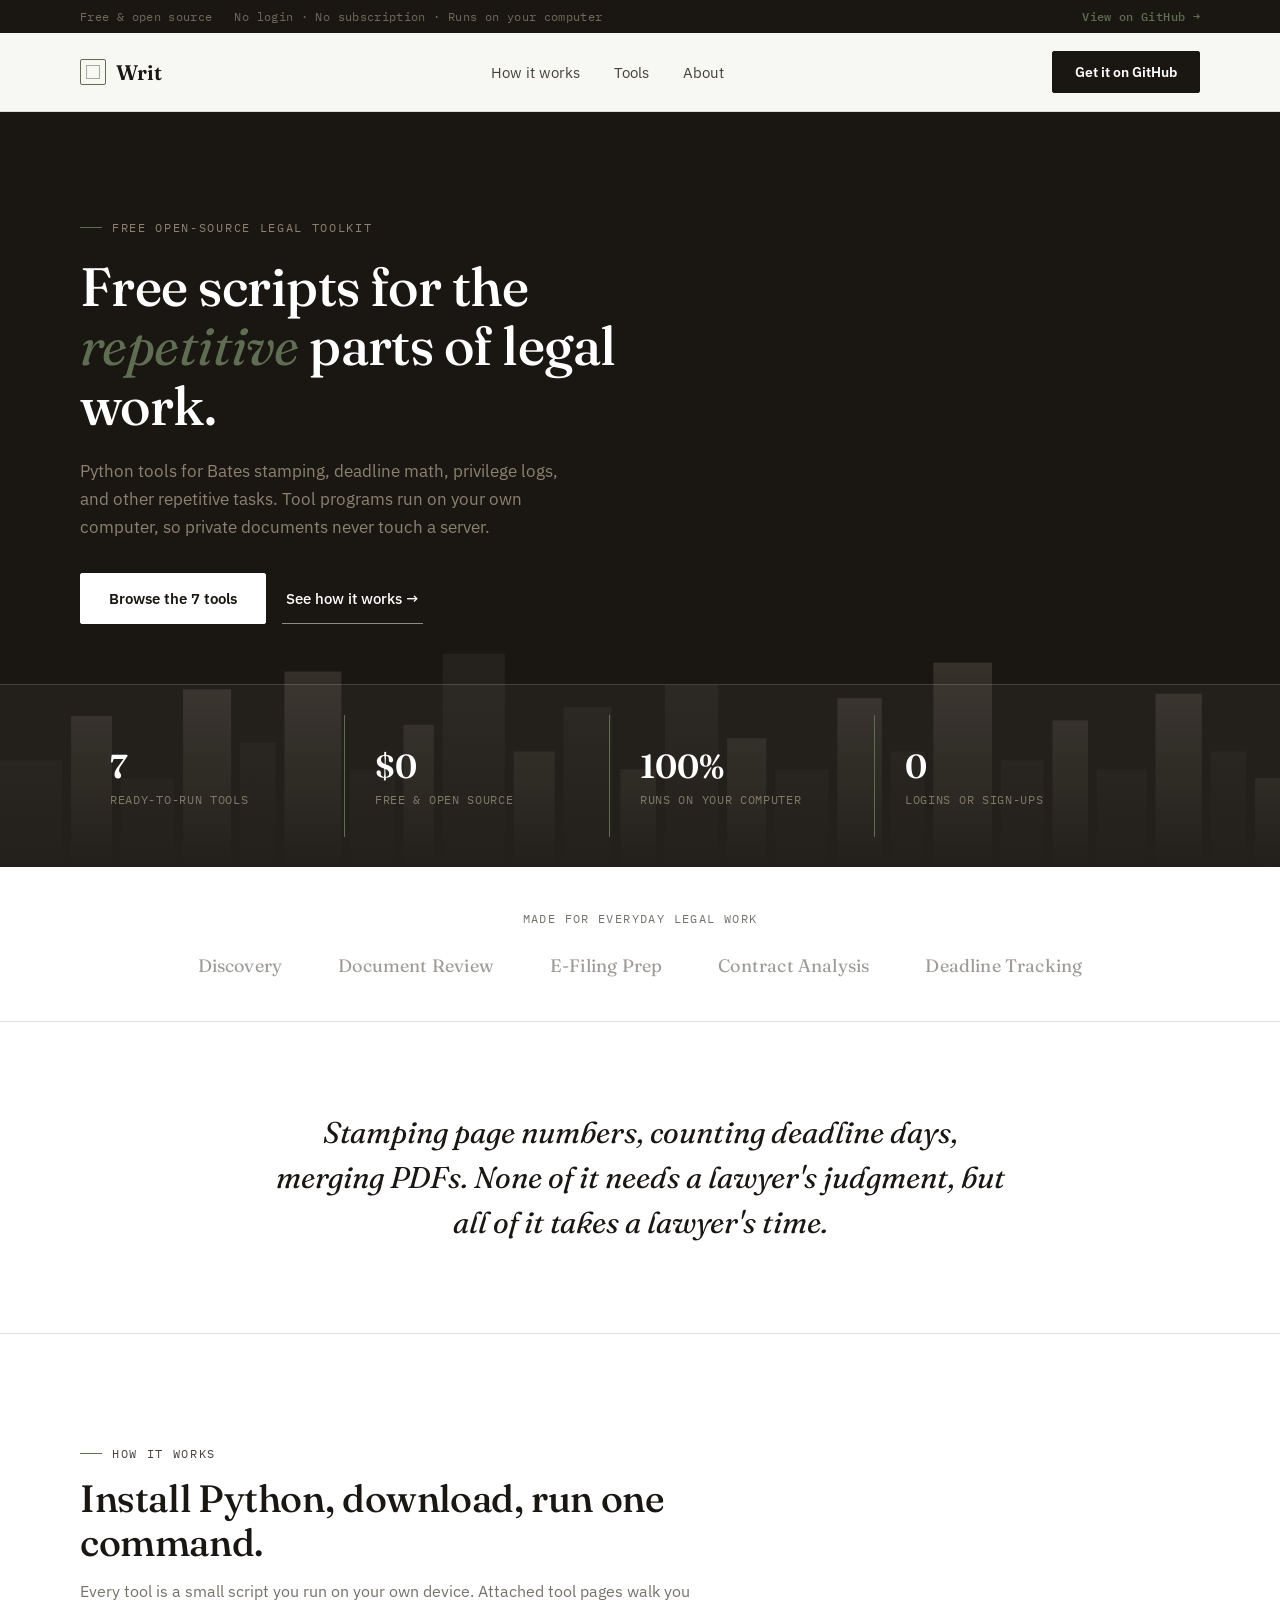
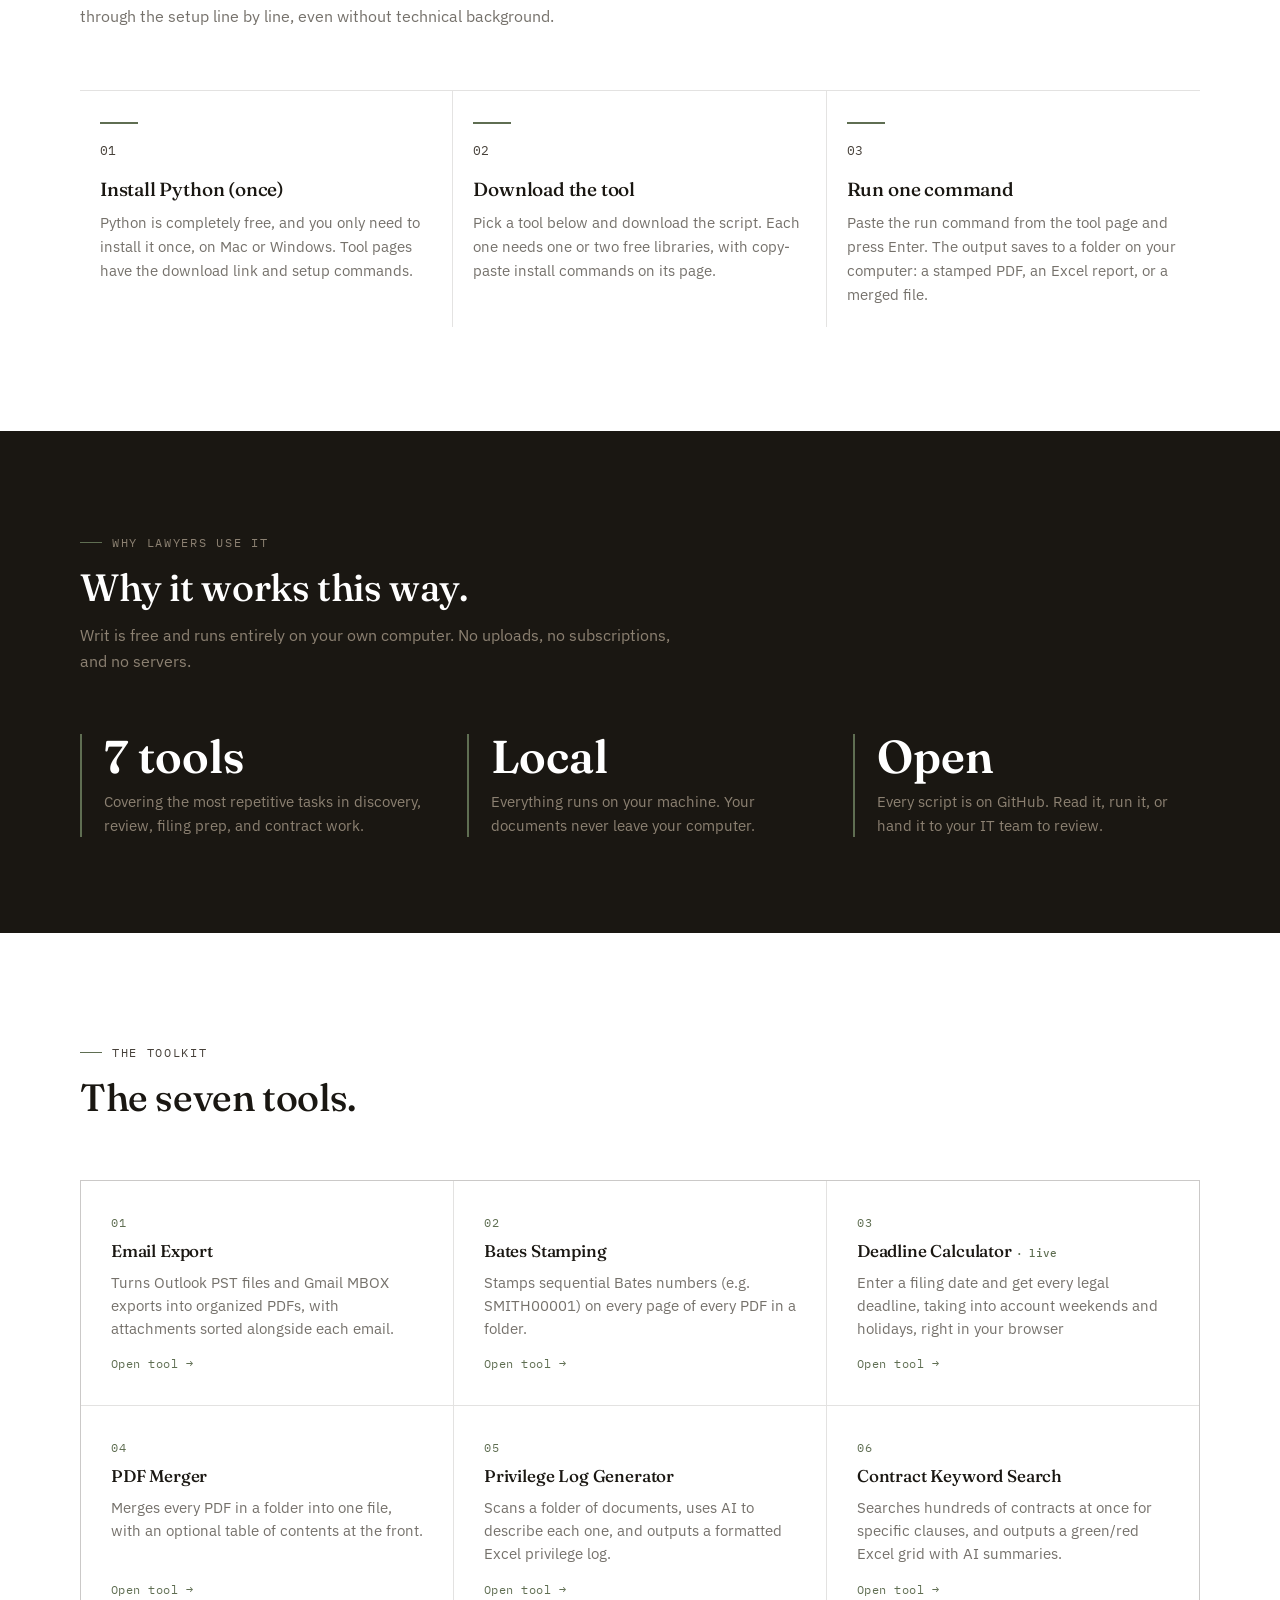
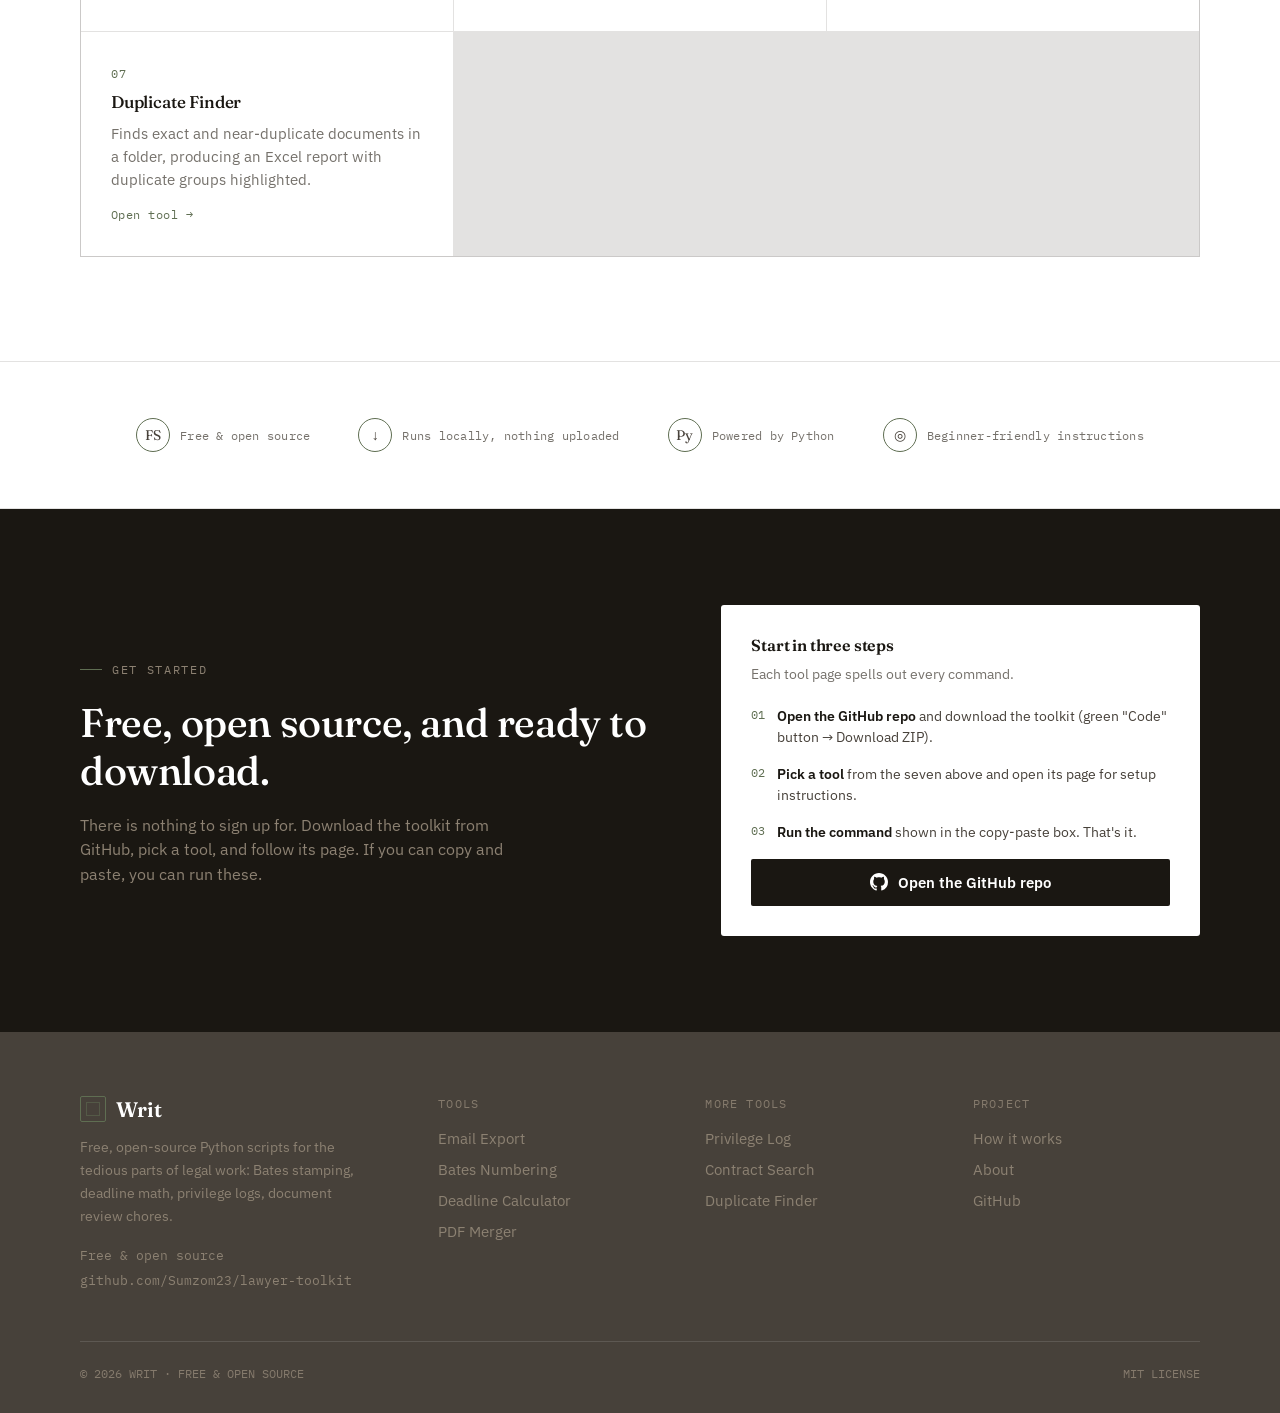
==== commit f5172c5c: "writ v1 changed 'gavel' with 'writ" ====
--- a/index.html
+++ b/index.html
@@ -3,7 +3,7 @@
 <head>
 <meta charset="UTF-8">
 <meta name="viewport" content="width=device-width, initial-scale=1.0">
-<title>Gavel — Free tools for legal busywork</title>
+<title>Writ — Free tools for legal busywork</title>
 <link rel="preconnect" href="https://fonts.googleapis.com">
 <link rel="preconnect" href="https://fonts.gstatic.com" crossorigin>
 <link href="https://fonts.googleapis.com/css2?family=Fraunces:opsz,wght@9..144,300;9..144,400;9..144,500;9..144,600;9..144,700&family=Fraunces:ital,opsz,wght@1,9..144,400;1,9..144,500&family=IBM+Plex+Sans:wght@400;500;600;700&family=IBM+Plex+Mono:wght@400;500&display=swap" rel="stylesheet">
@@ -506,7 +506,7 @@
 
 <header>
   <nav>
-    <div class="logo"><span class="mark"></span>Gavel</div>
+    <div class="logo"><span class="mark"></span>Writ</div>
     <div class="nav-links nav-mobile-hide">
       <a href="#how">How it works</a>
       <a href="#tools">Tools</a>
@@ -622,7 +622,7 @@
     <div class="section-head">
       <div class="eyebrow">Why lawyers use it</div>
       <h2>Why it works this way.</h2>
-      <p>Gavel is free and runs entirely on your own computer. No uploads, no subscriptions, and no servers.</p>
+      <p>Writ is free and runs entirely on your own computer. No uploads, no subscriptions, and no servers.</p>
     </div>
     <div class="results-grid">
       <div class="result-card">
@@ -732,7 +732,7 @@
   <div class="wrap">
     <div class="foot-grid">
       <div>
-        <div class="logo"><span class="mark"></span>Gavel</div>
+        <div class="logo"><span class="mark"></span>Writ</div>
         <p class="foot-about">Free, open-source Python scripts for the tedious parts of legal work: Bates stamping, deadline math, privilege logs, document review chores.</p>
         <div class="foot-contact">
           Free &amp; open source<br>
@@ -760,7 +760,7 @@
       </div>
     </div>
     <div class="foot-bottom">
-      <span>© 2026 GAVEL · FREE &amp; OPEN SOURCE</span>
+      <span>© 2026 WRIT · FREE &amp; OPEN SOURCE</span>
       <span>MIT LICENSE</span>
     </div>
   </div>
